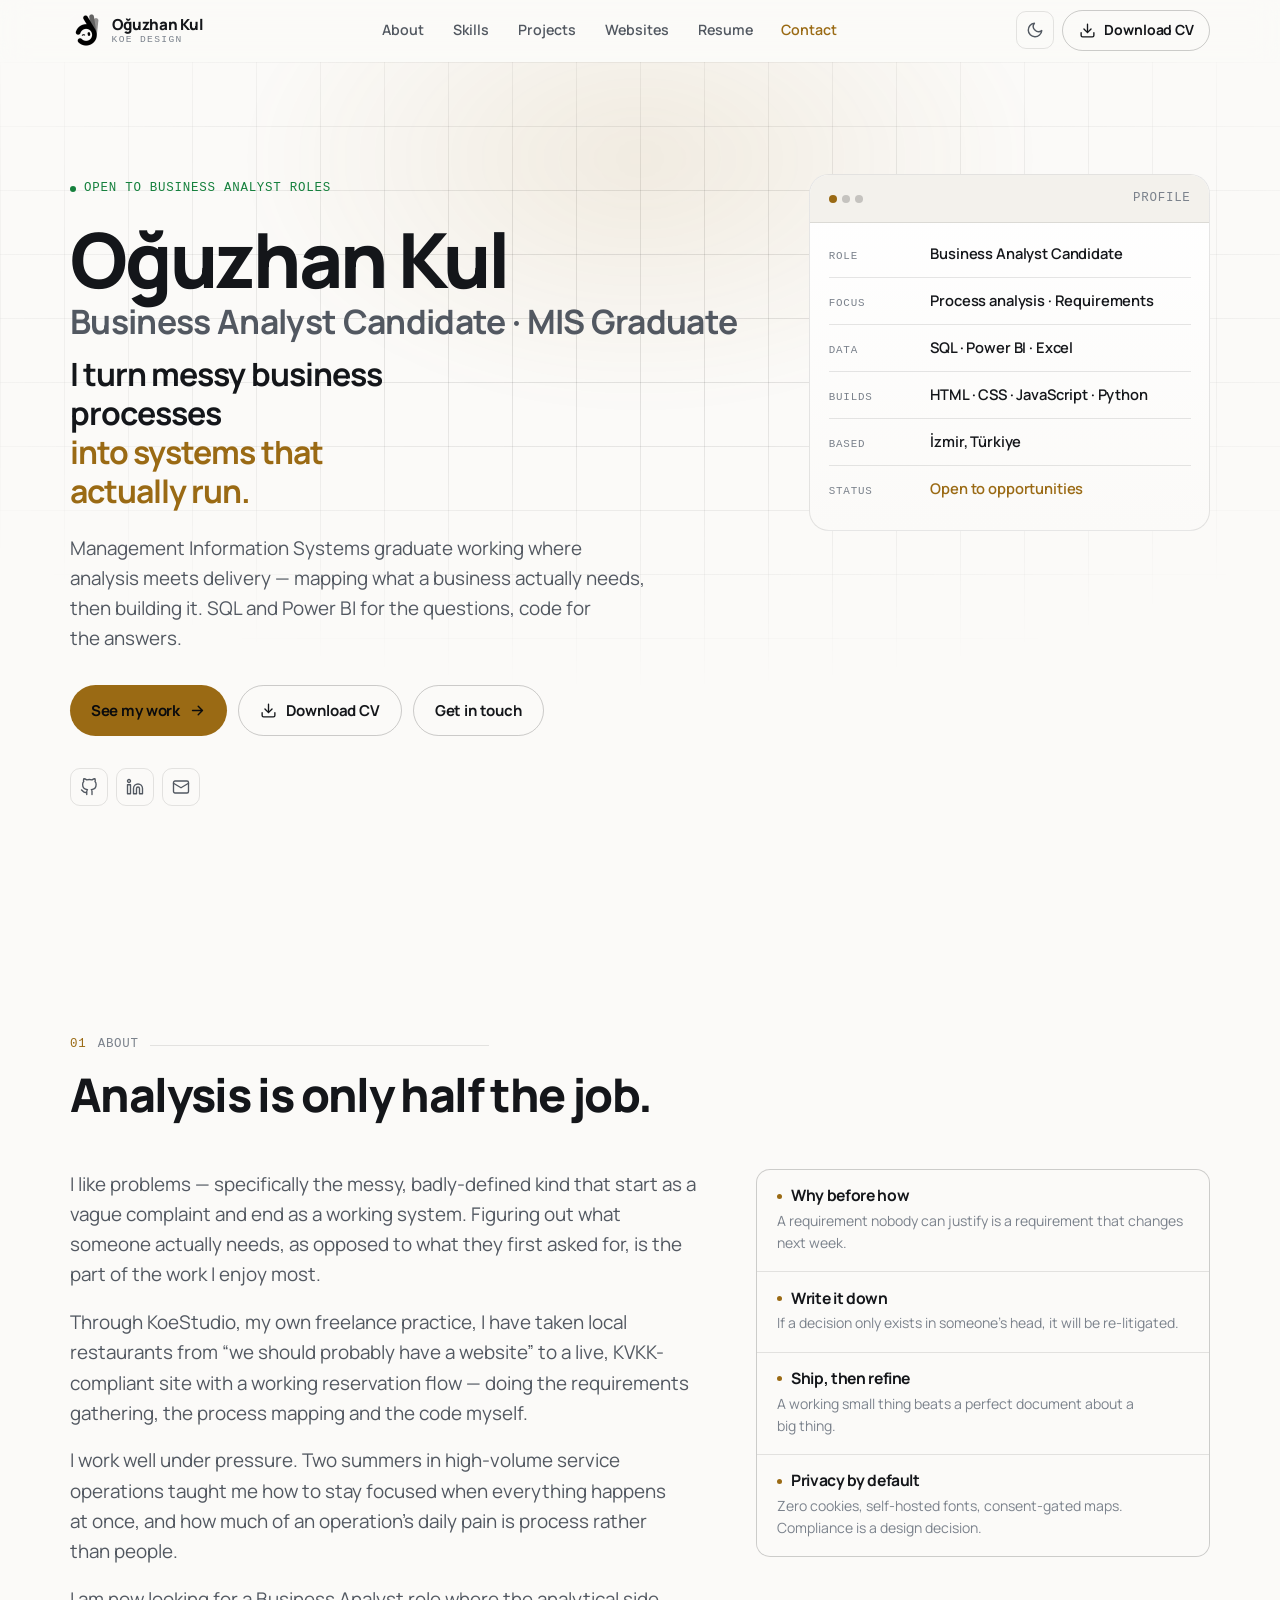
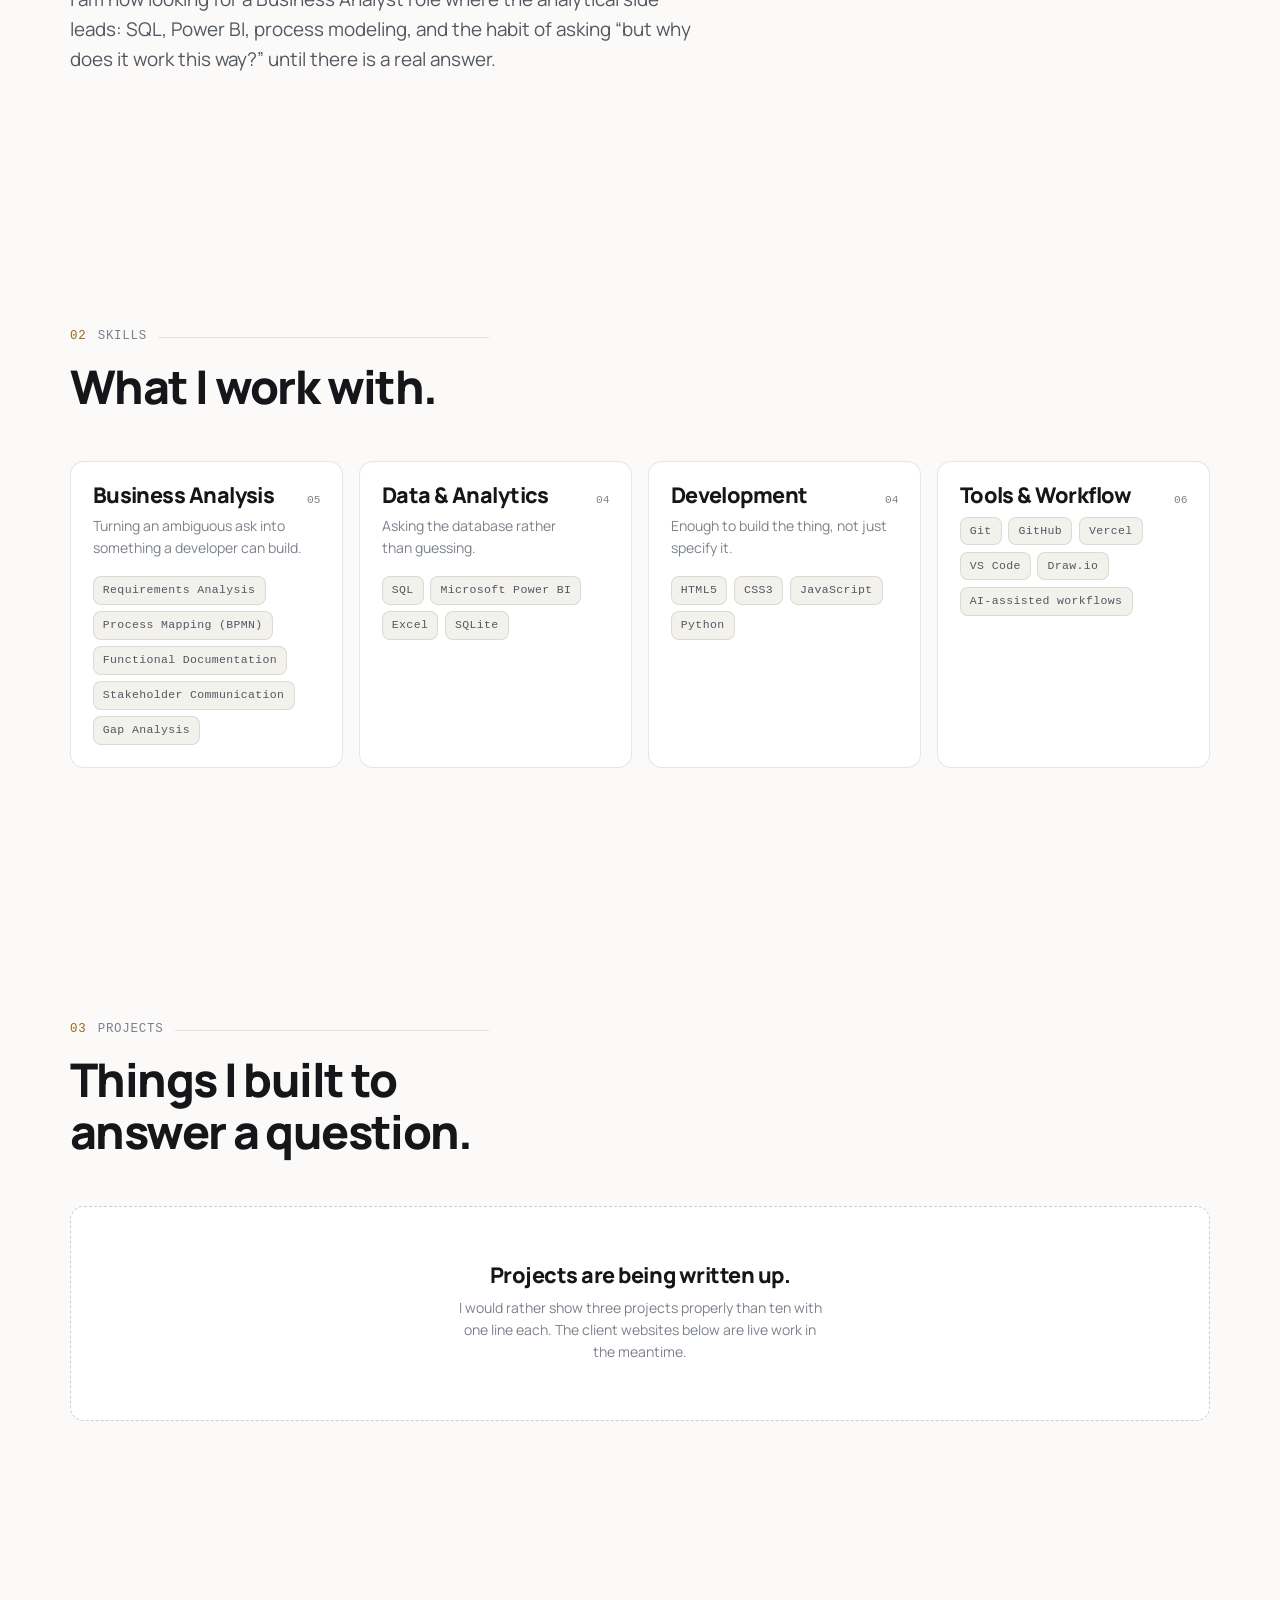
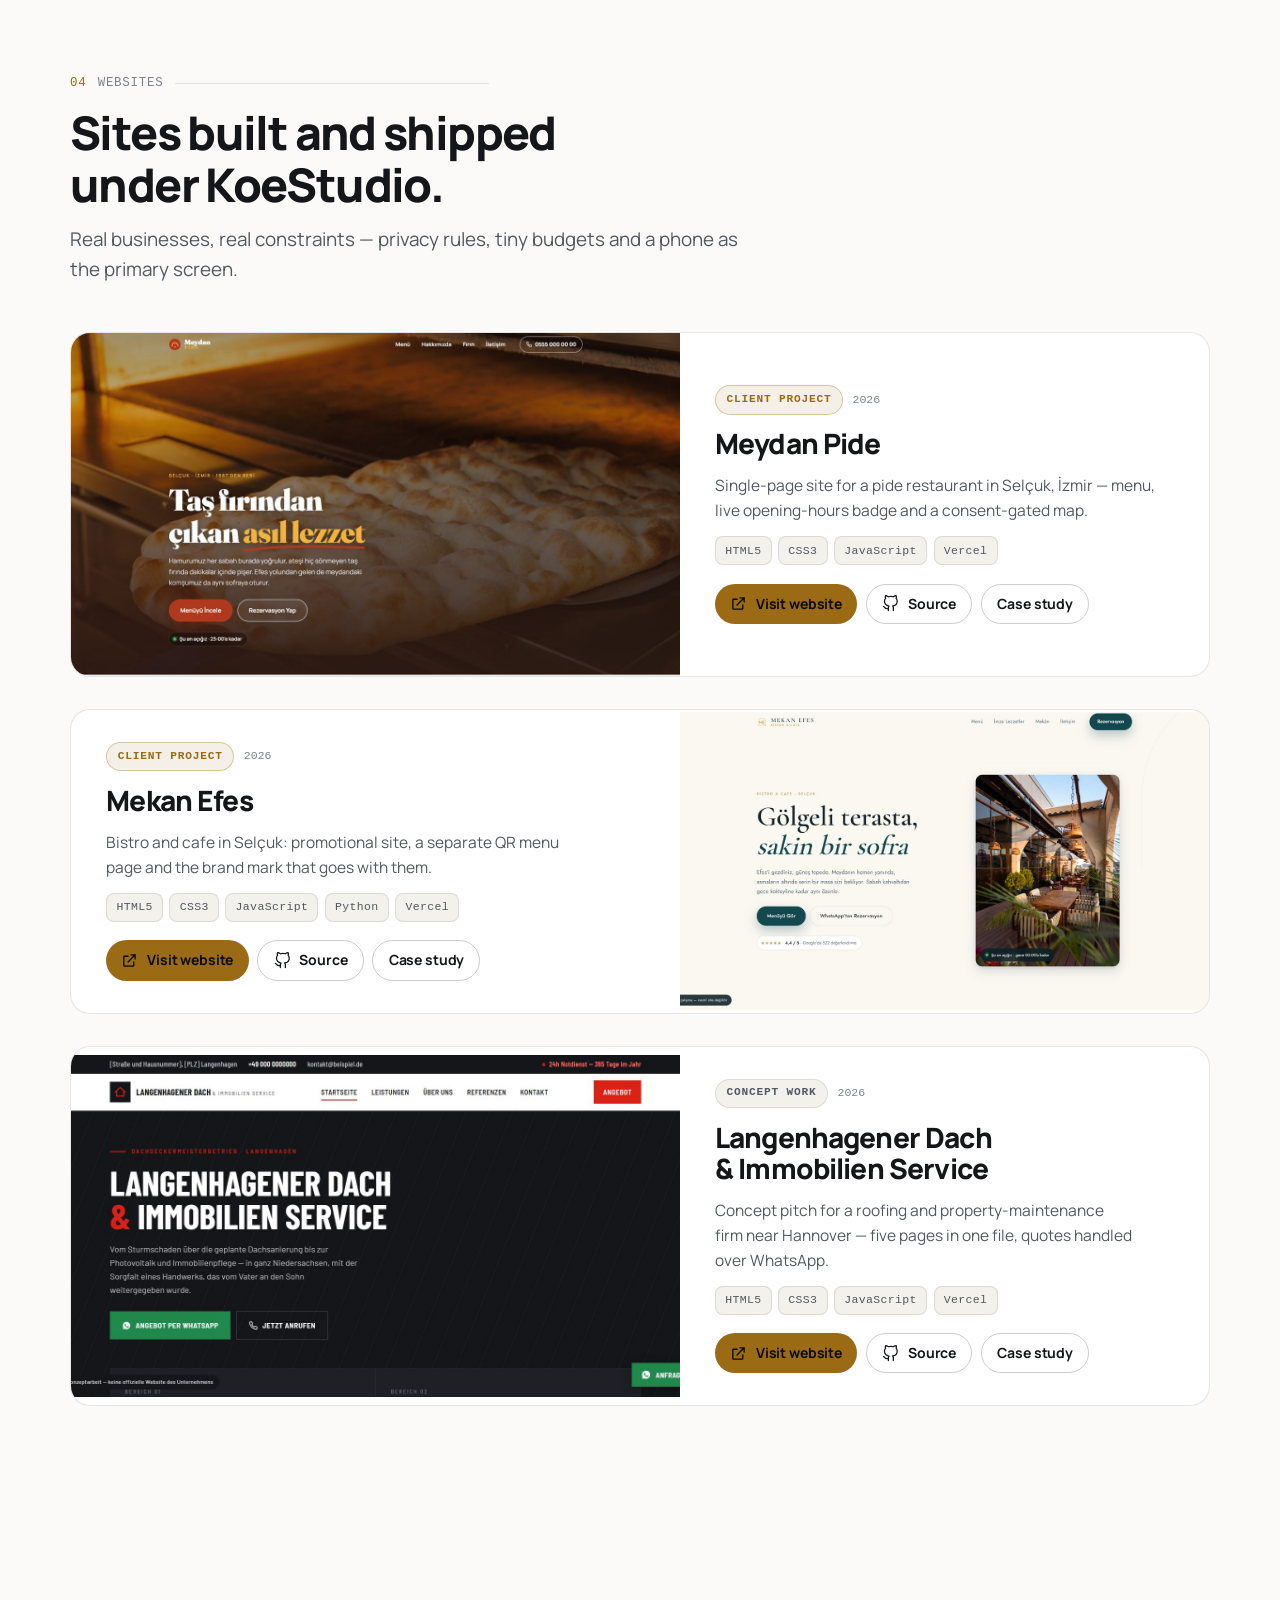
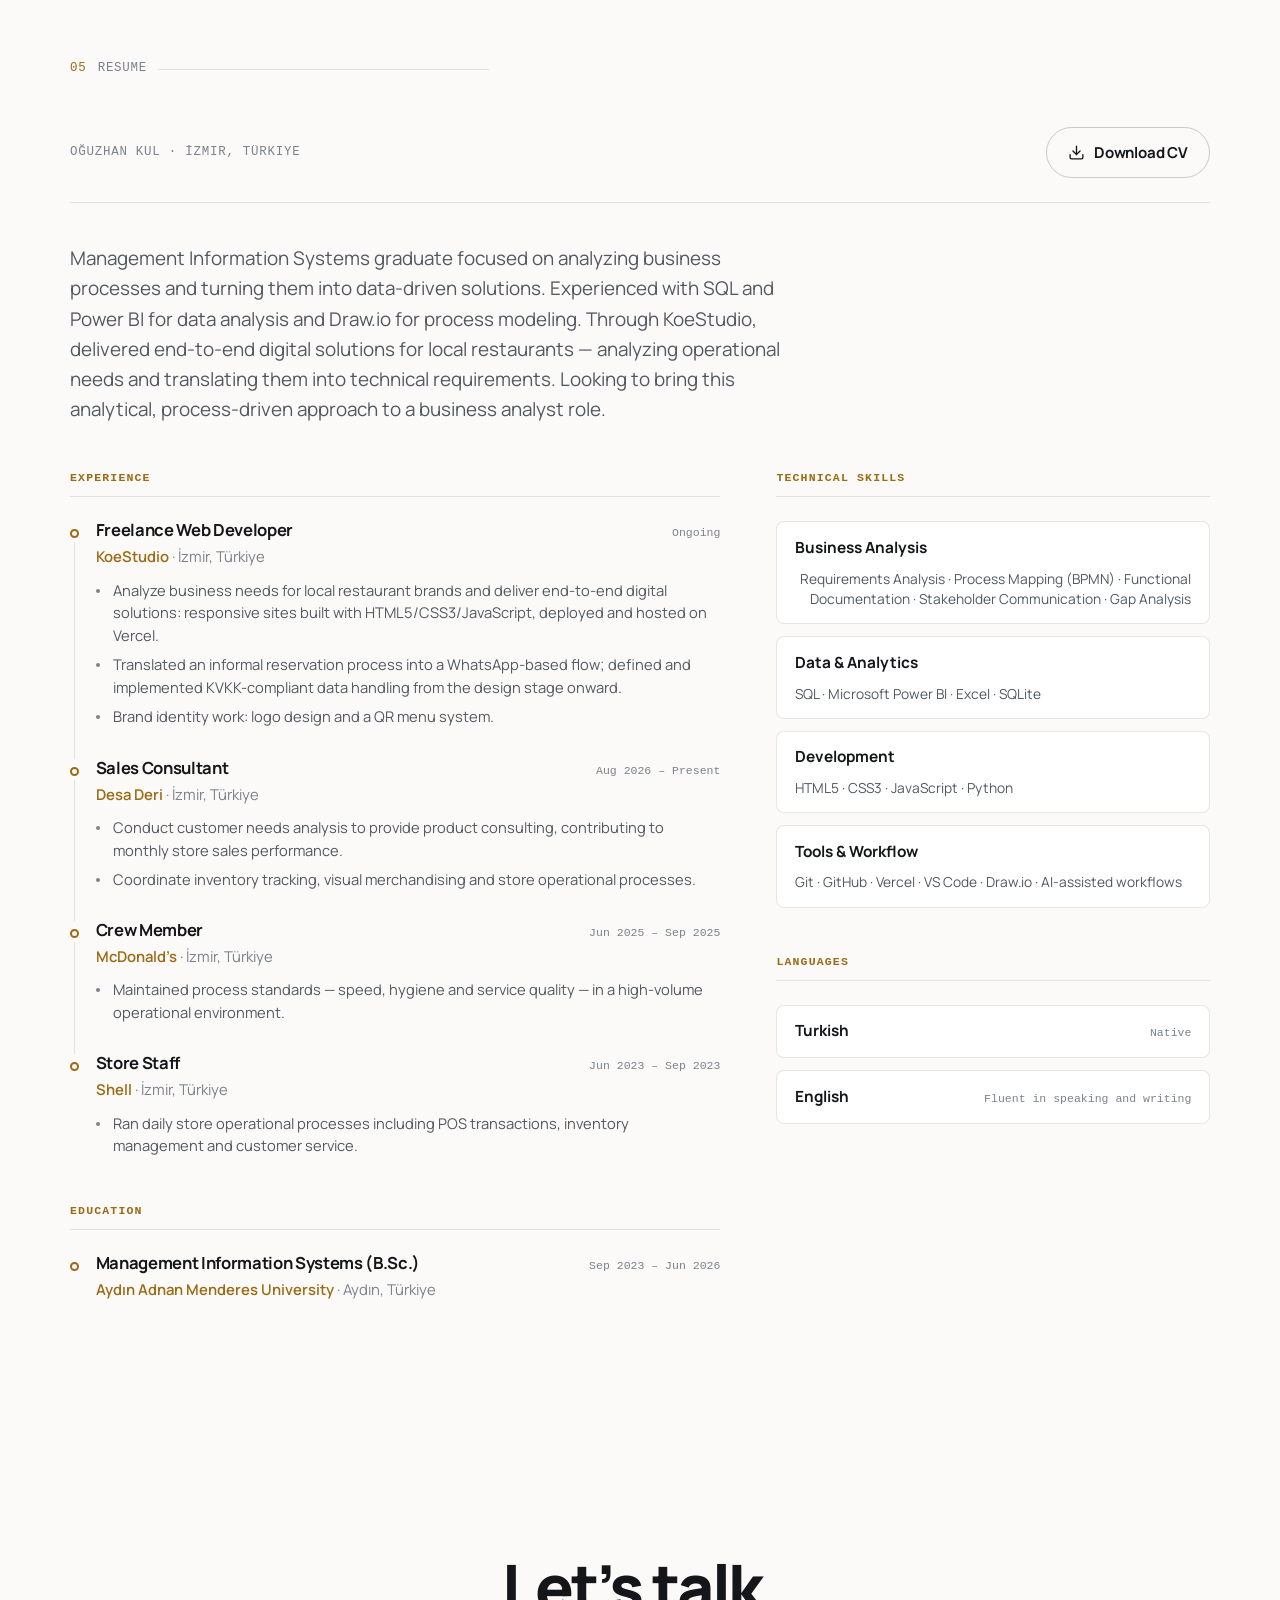
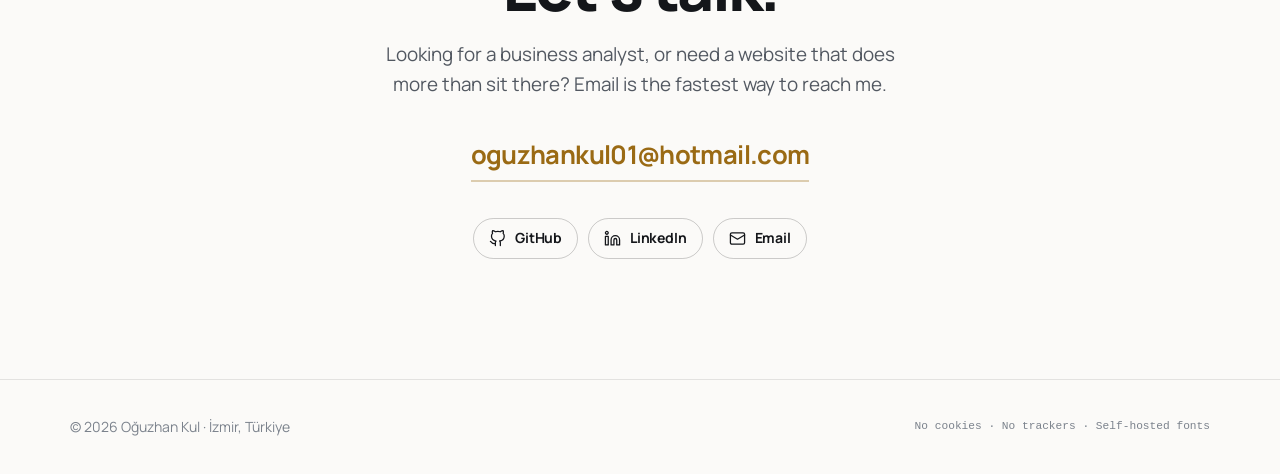
==== index.html @ 45ccde6d "Ilk surum: kisisel portfolyo sitesi Is analisti basvurulari icin Ingilizce tek sayfa portfolyo. Saf " ====
<!DOCTYPE html>
<html lang="en" data-theme="dark">
<head>
<meta charset="utf-8">
<meta name="viewport" content="width=device-width, initial-scale=1">

<title>Oğuzhan Kul — Business Analyst Candidate</title>
<meta name="description" content="Management Information Systems graduate in İzmir, Türkiye. Business analysis, SQL and Power BI, plus the web development to build what the analysis calls for.">
<meta name="author" content="Oğuzhan Kul">
<meta name="theme-color" content="#0A0B0D" media="(prefers-color-scheme: dark)">
<meta name="theme-color" content="#FBFAF8" media="(prefers-color-scheme: light)">

<!-- DEĞİŞTİR: replace every oguzhankul.vercel.app with your real domain
     once it is live — here, in robots.txt and in sitemap.xml. -->
<link rel="canonical" href="https://oguzhankul.vercel.app/">

<!-- Open Graph -->
<meta property="og:type" content="profile">
<meta property="og:locale" content="en_US">
<meta property="og:site_name" content="Oğuzhan Kul">
<meta property="og:title" content="Oğuzhan Kul — Business Analyst Candidate">
<meta property="og:description" content="MIS graduate in İzmir. Business analysis, SQL and Power BI, plus the web development to build what the analysis calls for.">
<meta property="og:url" content="https://oguzhankul.vercel.app/">
<meta property="profile:first_name" content="Oğuzhan">
<meta property="profile:last_name" content="Kul">
<!-- Cover image. Source: assets/img/og-cover.html (see the comment in it
     for how to re-render). Social crawlers need an absolute URL, so this
     is one more place the domain has to be corrected when the site is live. -->
<meta property="og:image" content="https://oguzhankul.vercel.app/assets/img/og-cover.jpg">
<meta property="og:image:type" content="image/jpeg">
<meta property="og:image:width" content="1200">
<meta property="og:image:height" content="630">
<meta property="og:image:alt" content="Oğuzhan Kul — Business Analyst Candidate, MIS Graduate">

<!-- Twitter / X -->
<meta name="twitter:card" content="summary_large_image">
<meta name="twitter:title" content="Oğuzhan Kul — Business Analyst Candidate">
<meta name="twitter:description" content="MIS graduate in İzmir. Business analysis, SQL and Power BI, plus the web development to build what the analysis calls for.">
<meta name="twitter:image" content="https://oguzhankul.vercel.app/assets/img/og-cover.jpg">

<link rel="icon" href="assets/img/logo-dark.png" type="image/png" sizes="256x256">
<link rel="apple-touch-icon" href="assets/img/logo-dark.png">
<link rel="manifest" href="site.webmanifest">

<!-- Both subsets are genuinely used: the body copy is English (latin) but
     "Oğuzhan" and "Türkiye" pull glyphs from latin-ext. -->
<link rel="preload" href="assets/fonts/manrope-var-latin.woff2" as="font" type="font/woff2" crossorigin>
<link rel="preload" href="assets/fonts/manrope-var-latin-ext.woff2" as="font" type="font/woff2" crossorigin>
<link rel="stylesheet" href="css/fonts.css">
<link rel="stylesheet" href="css/style.css">

<!-- Sets the stored theme before first paint so the page never flashes the
     wrong colours. External (not inline) so the CSP needs no 'unsafe-inline'. -->
<script src="js/theme.js"></script>

<script type="application/ld+json">
{
  "@context": "https://schema.org",
  "@type": "Person",
  "name": "Oğuzhan Kul",
  "jobTitle": "Business Analyst Candidate",
  "description": "Management Information Systems graduate focused on analyzing business processes and turning them into data-driven solutions.",
  "url": "https://oguzhankul.vercel.app/",
  "email": "mailto:oguzhankul01@hotmail.com",
  "address": {
    "@type": "PostalAddress",
    "addressLocality": "İzmir",
    "addressCountry": "TR"
  },
  "alumniOf": {
    "@type": "CollegeOrUniversity",
    "name": "Aydın Adnan Menderes University"
  },
  "knowsLanguage": ["Turkish", "English"],
  "knowsAbout": ["Business Analysis", "SQL", "Microsoft Power BI", "Process Modeling", "Web Development"],
  "sameAs": [
    "https://github.com/Oguzhan-35",
    "https://www.linkedin.com/in/oğuzhan-kul-5936a341a"
  ]
}
</script>
</head>

<body>

<a class="skip" href="#main">Skip to content</a>

<!-- ============================================================
     Icon sprite — every icon on the page, inlined once.
     Avoids an icon library dependency and any external request.
     ============================================================ -->
<svg class="sprite" width="0" height="0" aria-hidden="true">
  <symbol id="i-github" viewBox="0 0 24 24" fill="none" stroke="currentColor" stroke-width="1.8" stroke-linecap="round" stroke-linejoin="round">
    <path d="M9 19c-5 1.5-5-2.5-7-3m14 6v-3.87a3.37 3.37 0 0 0-.94-2.61c3.14-.35 6.44-1.54 6.44-7A5.44 5.44 0 0 0 20 4.77 5.07 5.07 0 0 0 19.91 1S18.73.65 16 2.48a13.38 13.38 0 0 0-7 0C6.27.65 5.09 1 5.09 1A5.07 5.07 0 0 0 5 4.77a5.44 5.44 0 0 0-1.5 3.78c0 5.42 3.3 6.61 6.44 7A3.37 3.37 0 0 0 9 18.13V22"/>
  </symbol>
  <symbol id="i-linkedin" viewBox="0 0 24 24" fill="none" stroke="currentColor" stroke-width="1.8" stroke-linecap="round" stroke-linejoin="round">
    <path d="M16 8a6 6 0 0 1 6 6v7h-4v-7a2 2 0 0 0-4 0v7h-4v-7a6 6 0 0 1 6-6z"/>
    <rect x="2" y="9" width="4" height="12"/><circle cx="4" cy="4" r="2"/>
  </symbol>
  <symbol id="i-mail" viewBox="0 0 24 24" fill="none" stroke="currentColor" stroke-width="1.8" stroke-linecap="round" stroke-linejoin="round">
    <rect x="2" y="4" width="20" height="16" rx="2"/><path d="m22 7-10 6L2 7"/>
  </symbol>
  <symbol id="i-arrow-right" viewBox="0 0 24 24" fill="none" stroke="currentColor" stroke-width="2" stroke-linecap="round" stroke-linejoin="round">
    <path d="M5 12h14M13 6l6 6-6 6"/>
  </symbol>
  <symbol id="i-external" viewBox="0 0 24 24" fill="none" stroke="currentColor" stroke-width="1.9" stroke-linecap="round" stroke-linejoin="round">
    <path d="M14 4h6v6M20 4 10 14M18 14v5a1 1 0 0 1-1 1H5a1 1 0 0 1-1-1V7a1 1 0 0 1 1-1h5"/>
  </symbol>
  <symbol id="i-download" viewBox="0 0 24 24" fill="none" stroke="currentColor" stroke-width="1.9" stroke-linecap="round" stroke-linejoin="round">
    <path d="M21 15v4a2 2 0 0 1-2 2H5a2 2 0 0 1-2-2v-4M7 10l5 5 5-5M12 15V3"/>
  </symbol>
  <symbol id="i-sun" viewBox="0 0 24 24" fill="none" stroke="currentColor" stroke-width="1.9" stroke-linecap="round" stroke-linejoin="round">
    <circle cx="12" cy="12" r="4"/><path d="M12 2v2M12 20v2M4.9 4.9l1.4 1.4M17.7 17.7l1.4 1.4M2 12h2M20 12h2M4.9 19.1l1.4-1.4M17.7 6.3l1.4-1.4"/>
  </symbol>
  <symbol id="i-moon" viewBox="0 0 24 24" fill="none" stroke="currentColor" stroke-width="1.9" stroke-linecap="round" stroke-linejoin="round">
    <path d="M21 12.8A9 9 0 1 1 11.2 3a7 7 0 0 0 9.8 9.8z"/>
  </symbol>
  <symbol id="i-close" viewBox="0 0 24 24" fill="none" stroke="currentColor" stroke-width="2" stroke-linecap="round" stroke-linejoin="round">
    <path d="M18 6 6 18M6 6l12 12"/>
  </symbol>
</svg>

<!-- ============================================================
     HEADER
     ============================================================ -->
<header class="header" id="header">
  <div class="header__inner">
    <a class="brand" href="#top" aria-label="Oğuzhan Kul / Koe Design — home">
      <span class="brand__mark" aria-hidden="true"></span>
      <span class="brand__lockup">
        <span class="brand__name">Oğuzhan Kul</span>
        <span class="brand__studio">Koe Design</span>
      </span>
    </a>

    <nav class="nav" aria-label="Sections">
      <ul class="nav__list">
        <li><a class="nav__link" href="#about">About</a></li>
        <li><a class="nav__link" href="#skills">Skills</a></li>
        <li><a class="nav__link" href="#projects">Projects</a></li>
        <li><a class="nav__link" href="#websites">Websites</a></li>
        <li><a class="nav__link" href="#resume">Resume</a></li>
        <li><a class="nav__link" href="#contact">Contact</a></li>
      </ul>
    </nav>

    <div class="header__actions">
      <button class="icon-btn" id="theme-toggle" type="button"
              aria-label="Switch colour theme">
        <svg class="ic icon-sun" aria-hidden="true"><use href="#i-sun"></use></svg>
        <svg class="ic icon-moon" aria-hidden="true"><use href="#i-moon"></use></svg>
      </button>

      <!-- Filled in by JS only when profile.cvFile is set -->
      <span id="header-cta" class="header__cta"></span>

      <button class="icon-btn burger" id="burger" type="button"
              aria-label="Open menu" aria-expanded="false" aria-controls="mobile-menu">
        <span class="burger__bars" aria-hidden="true"></span>
      </button>
    </div>
  </div>
  <div class="progress" id="progress" aria-hidden="true"></div>
</header>

<div class="mobile-menu" id="mobile-menu" hidden>
  <a class="mobile-menu__link" href="#about"><span class="mobile-menu__num">01</span> About</a>
  <a class="mobile-menu__link" href="#skills"><span class="mobile-menu__num">02</span> Skills</a>
  <a class="mobile-menu__link" href="#projects"><span class="mobile-menu__num">03</span> Projects</a>
  <a class="mobile-menu__link" href="#websites"><span class="mobile-menu__num">04</span> Websites</a>
  <a class="mobile-menu__link" href="#resume"><span class="mobile-menu__num">05</span> Resume</a>
  <a class="mobile-menu__link" href="#contact"><span class="mobile-menu__num">06</span> Contact</a>
  <div class="mobile-menu__foot" id="mobile-socials"></div>
</div>

<main id="main">

  <!-- ============================================================
       HERO
       ============================================================ -->
  <section class="hero" id="top">
    <div class="hero__bg" aria-hidden="true"></div>
    <div class="hero__glow" aria-hidden="true"></div>

    <div class="wrap">
      <div class="hero__grid">
        <div class="hero__content" id="hero-content">
          <noscript>
            <h1>Oğuzhan Kul — Business Analyst Candidate</h1>
            <p>
              Management Information Systems graduate in İzmir, Türkiye.
              This site needs JavaScript to render its content.
              You can reach me at
              <a href="mailto:oguzhankul01@hotmail.com">oguzhankul01@hotmail.com</a>.
            </p>
          </noscript>
        </div>

        <aside class="spec reveal" id="hero-spec" aria-label="Profile summary"></aside>
      </div>
    </div>
  </section>

  <!-- ============================================================
       ABOUT
       ============================================================ -->
  <section class="section" id="about" aria-labelledby="about-h">
    <div class="wrap">
      <div class="shead reveal">
        <p class="shead__eyebrow mono"><span class="shead__num">01</span> About</p>
        <h2 id="about-h">Analysis is only half the job.</h2>
      </div>
      <div class="about">
        <div class="about__text reveal" id="about-text"></div>
        <ul class="principles reveal" id="about-principles"></ul>
      </div>
    </div>
  </section>

  <!-- ============================================================
       SKILLS
       ============================================================ -->
  <section class="section" id="skills" aria-labelledby="skills-h">
    <div class="wrap">
      <div class="shead reveal">
        <p class="shead__eyebrow mono"><span class="shead__num">02</span> Skills</p>
        <h2 id="skills-h">What I work with.</h2>
      </div>
      <div class="skills" id="skills-grid"></div>
    </div>
  </section>

  <!-- ============================================================
       PROJECTS
       ============================================================ -->
  <section class="section" id="projects" aria-labelledby="projects-h">
    <div class="wrap">
      <div class="shead reveal">
        <p class="shead__eyebrow mono"><span class="shead__num">03</span> Projects</p>
        <h2 id="projects-h">Things I built to answer a question.</h2>
      </div>
      <div id="projects-filters" role="tablist" aria-label="Filter projects"></div>
      <div id="projects-grid"></div>
    </div>
  </section>

  <!-- ============================================================
       WEBSITES
       ============================================================ -->
  <section class="section" id="websites" aria-labelledby="websites-h">
    <div class="wrap">
      <div class="shead reveal">
        <p class="shead__eyebrow mono"><span class="shead__num">04</span> Websites</p>
        <h2 id="websites-h">Sites built and shipped under KoeStudio.</h2>
        <p>Real businesses, real constraints — privacy rules, tiny budgets and a phone as the primary screen.</p>
      </div>
      <div class="sites" id="sites-list"></div>
    </div>
  </section>

  <!-- ============================================================
       RESUME
       ============================================================ -->
  <section class="section" id="resume" aria-labelledby="resume-h">
    <div class="wrap">
      <div class="shead reveal">
        <p class="shead__eyebrow mono"><span class="shead__num">05</span> Resume</p>
        <!-- Kept for the section's accessible name (aria-labelledby), hidden
             visually because the eyebrow above already says "Resume". -->
        <h2 id="resume-h" class="sr-only">Resume</h2>
      </div>
      <div id="resume-body"></div>
    </div>
  </section>

  <!-- ============================================================
       CONTACT
       ============================================================ -->
  <section class="section" id="contact" aria-labelledby="contact-h">
    <div class="wrap">
      <div class="contact reveal" id="contact-body"></div>
    </div>
  </section>

</main>

<footer class="footer">
  <div class="wrap footer__inner" id="footer"></div>
</footer>

<!-- Detail dialog, shared by projects and websites -->
<dialog class="modal" id="modal" aria-labelledby="modal-title">
  <button class="modal__close" type="button" data-close aria-label="Close">
    <svg class="ic" aria-hidden="true"><use href="#i-close"></use></svg>
  </button>
  <div class="modal__panel" id="modal-panel"></div>
</dialog>

<script type="module" src="js/main.js"></script>
</body>
</html>
---- css/fonts.css ----
/* ============================================================
   Local font definitions — no request ever leaves for Google Fonts.
   Files live in assets/fonts/ (KVKK / GDPR friendly, same pattern
   as the other KoeStudio projects).

   Manrope — SIL Open Font License 1.1. Variable font: one file
   covers every weight, hence the "400 700" range.
   ============================================================ */

/* Manrope — latin */
@font-face {
  font-family: 'Manrope';
  font-style: normal;
  font-weight: 400 800;
  font-display: swap;
  src: url('../assets/fonts/manrope-var-latin.woff2') format('woff2');
  unicode-range: U+0000-00FF, U+0131, U+0152-0153, U+02BB-02BC, U+02C6, U+02DA, U+02DC, U+0304, U+0308, U+0329, U+2000-206F, U+20AC, U+2122, U+2191, U+2193, U+2212, U+2215, U+FEFF, U+FFFD;
}

/* Manrope — latin-ext (Turkish characters: ğ, ı, ş, ü, ö, ç) */
@font-face {
  font-family: 'Manrope';
  font-style: normal;
  font-weight: 400 800;
  font-display: swap;
  src: url('../assets/fonts/manrope-var-latin-ext.woff2') format('woff2');
  unicode-range: U+0100-02BA, U+02BD-02C5, U+02C7-02CC, U+02CE-02D7, U+02DD-02FF, U+0304, U+0308, U+0329, U+1D00-1DBF, U+1E00-1E9F, U+1EF2-1EFF, U+2020, U+20A0-20AB, U+20AD-20C0, U+2113, U+2C60-2C7F, U+A720-A7FF;
}
---- css/style.css ----
/* ============================================================================
   OĞUZHAN KUL — personal site
   Approach: mobile-first. Base rules target phones; larger screens are
   layered on top with min-width queries.

   Contents
   01. Design tokens (colour, type, spacing) + theme
   02. Reset and base elements
   03. Utilities (wrap, eyebrow, reveal, sr-only, mono)
   04. Buttons and chips
   05. Header, nav, mobile menu, theme toggle
   06. Hero
   07. Section headings
   08. About
   09. Skills
   10. Projects (cards + filters)
   11. Project / website detail modal
   12. Websites
   13. Resume
   14. Contact + footer
   15. Empty states
   16. 404 page
   17. Reduced motion + print
   ========================================================================== */


/* ============================================================
   01. DESIGN TOKENS
   ============================================================ */
:root {
  color-scheme: dark;

  /* Surfaces — near-black with a faint blue cast, not pure #000 */
  --bg:        #0A0B0D;
  --bg-1:      #0F1114;
  --bg-2:      #15181D;
  --line:      rgba(255, 255, 255, 0.08);
  --line-2:    rgba(255, 255, 255, 0.16);

  /* Text */
  --ink:       #F3F5F7;
  --ink-2:     #A2AAB6;
  --ink-3:     #707885;

  /* Accent — brass. Deliberately not the usual neon cyan/green. */
  --accent:     #E0A93F;
  --accent-2:   #F2CA84;
  --accent-dim: rgba(224, 169, 63, 0.12);
  --accent-line:rgba(224, 169, 63, 0.35);

  /* Semantic */
  --ok:        #4ADE80;

  /* Type */
  --font: 'Manrope', system-ui, -apple-system, 'Segoe UI', Roboto, sans-serif;
  --mono: ui-monospace, SFMono-Regular, 'SF Mono', Menlo, Consolas, 'Liberation Mono', monospace;

  --fs-hero:  clamp(2.35rem, 7.2vw, 4.75rem);
  --fs-h2:    clamp(1.75rem, 4.6vw, 2.9rem);
  --fs-h3:    clamp(1.1rem, 2.4vw, 1.35rem);
  --fs-lead:  clamp(1rem, 2.1vw, 1.18rem);
  --fs-sm:    0.875rem;
  --fs-xs:    0.78rem;

  /* Metrics */
  --wrap:     1180px;
  --pad:      1.25rem;
  --header-h: 62px;
  --r-sm:     8px;
  --r-md:     14px;
  --r-lg:     20px;

  /* Motion */
  --ease: cubic-bezier(0.4, 0, 0.2, 1);
  --dur:  220ms;
}

[data-theme='light'] {
  color-scheme: light;

  --bg:        #FBFAF8;
  --bg-1:      #FFFFFF;
  --bg-2:      #F3F1EC;
  --line:      rgba(10, 11, 13, 0.10);
  --line-2:    rgba(10, 11, 13, 0.20);

  --ink:       #14161A;
  --ink-2:     #525861;
  --ink-3:     #7B828C;

  --accent:     #9A6A14;
  --accent-2:   #7C540C;
  --accent-dim: rgba(154, 106, 20, 0.10);
  --accent-line:rgba(154, 106, 20, 0.32);

  --ok:        #15803D;
}


/* ============================================================
   02. RESET AND BASE
   ============================================================ */
*,
*::before,
*::after { box-sizing: border-box; }

* { margin: 0; }

html {
  scroll-behavior: smooth;
  /* Anchored sections must clear the sticky header. */
  scroll-padding-top: calc(var(--header-h) + 16px);
  -webkit-text-size-adjust: 100%;
}

body {
  background: var(--bg);
  color: var(--ink);
  font-family: var(--font);
  font-size: 1rem;
  line-height: 1.6;
  font-weight: 400;
  -webkit-font-smoothing: antialiased;
  text-rendering: optimizeLegibility;
  overflow-x: hidden;
  transition: background-color var(--dur) var(--ease), color var(--dur) var(--ease);
}

body.is-locked { overflow: hidden; }

h1, h2, h3, h4 {
  line-height: 1.12;
  letter-spacing: -0.022em;
  font-weight: 800;
  text-wrap: balance;
}

p { text-wrap: pretty; }

a {
  color: inherit;
  text-decoration-color: var(--accent-line);
  text-underline-offset: 3px;
}
a:hover { text-decoration-color: var(--accent); }

img {
  max-width: 100%;
  height: auto;
  display: block;
}

ul, ol { padding: 0; list-style: none; }

button {
  font: inherit;
  color: inherit;
  background: none;
  border: 0;
  cursor: pointer;
}

:focus-visible {
  outline: 2px solid var(--accent);
  outline-offset: 3px;
  border-radius: 4px;
}

::selection {
  background: var(--accent);
  color: #0A0B0D;
}


/* ============================================================
   03. UTILITIES
   ============================================================ */
.wrap {
  width: 100%;
  max-width: var(--wrap);
  margin-inline: auto;
  padding-inline: var(--pad);
}

.section { padding-block: clamp(4rem, 10vw, 7.5rem); }
.section--tight { padding-block: clamp(3rem, 7vw, 5rem); }

.sr-only {
  position: absolute;
  width: 1px; height: 1px;
  padding: 0; margin: -1px;
  overflow: hidden;
  clip: rect(0 0 0 0);
  white-space: nowrap;
  border: 0;
}

.skip {
  position: absolute;
  top: -100%;
  left: var(--pad);
  z-index: 200;
  padding: 0.7rem 1.1rem;
  background: var(--accent);
  color: #0A0B0D;
  font-weight: 700;
  border-radius: 0 0 var(--r-sm) var(--r-sm);
}
.skip:focus { top: 0; }

.mono {
  font-family: var(--mono);
  font-size: var(--fs-xs);
  letter-spacing: 0.06em;
  text-transform: uppercase;
}

/* Scroll-reveal — starts hidden, .is-in is added by IntersectionObserver.
   Scoped to .js (set by the inline head script) so that if scripting is off
   or a module fails to load, nothing is ever left invisible. */
.js .reveal {
  opacity: 0;
  transform: translateY(18px);
  transition: opacity 620ms var(--ease), transform 620ms var(--ease);
}
.js .reveal.is-in {
  opacity: 1;
  transform: none;
}

.muted { color: var(--ink-3); }

/* The inline icon sprite — present in the DOM, never painted. */
.sprite {
  position: absolute;
  width: 0;
  height: 0;
  overflow: hidden;
}


/* ============================================================
   04. BUTTONS AND CHIPS
   ============================================================ */
.btn {
  display: inline-flex;
  align-items: center;
  gap: 0.55rem;
  padding: 0.78rem 1.3rem;
  border-radius: 999px;
  font-size: 0.94rem;
  font-weight: 700;
  letter-spacing: -0.01em;
  text-decoration: none;
  white-space: nowrap;
  transition: transform var(--dur) var(--ease), background-color var(--dur) var(--ease),
              border-color var(--dur) var(--ease), color var(--dur) var(--ease);
}
.btn:hover { transform: translateY(-2px); }
.btn:active { transform: translateY(0); }

.btn--primary {
  background: var(--accent);
  color: #0A0B0D;
}
.btn--primary:hover { background: var(--accent-2); }

.btn--ghost {
  border: 1px solid var(--line-2);
  color: var(--ink);
}
.btn--ghost:hover {
  border-color: var(--accent);
  color: var(--accent);
  background: var(--accent-dim);
}

.btn--sm {
  padding: 0.5rem 0.95rem;
  font-size: var(--fs-sm);
}

.btn .ic { width: 17px; height: 17px; flex: none; }

/* Filter chips */
.chips {
  display: flex;
  flex-wrap: wrap;
  gap: 0.5rem;
  margin-bottom: 2rem;
}
.chip {
  padding: 0.42rem 0.9rem;
  border: 1px solid var(--line);
  border-radius: 999px;
  font-size: var(--fs-sm);
  font-weight: 600;
  color: var(--ink-2);
  transition: all var(--dur) var(--ease);
}
.chip:hover {
  border-color: var(--line-2);
  color: var(--ink);
}
.chip[aria-selected='true'] {
  background: var(--accent-dim);
  border-color: var(--accent-line);
  color: var(--accent);
}

/* Technology tags */
.tags {
  display: flex;
  flex-wrap: wrap;
  gap: 0.4rem;
}
.tag {
  font-family: var(--mono);
  font-size: 0.72rem;
  letter-spacing: 0.03em;
  padding: 0.26rem 0.58rem;
  border: 1px solid var(--line);
  border-radius: var(--r-sm);
  color: var(--ink-2);
  background: var(--bg-2);
}

/* Status / type badges */
.badge {
  display: inline-flex;
  align-items: center;
  gap: 0.42rem;
  font-family: var(--mono);
  font-size: 0.7rem;
  letter-spacing: 0.07em;
  text-transform: uppercase;
  font-weight: 600;
  padding: 0.3rem 0.66rem;
  border-radius: 999px;
  border: 1px solid var(--line);
  color: var(--ink-2);
  background: var(--bg-2);
}
.badge--client {
  border-color: var(--accent-line);
  color: var(--accent);
  background: var(--accent-dim);
}
.badge--live { color: var(--ok); border-color: color-mix(in srgb, var(--ok) 35%, transparent); }

.dot {
  width: 6px; height: 6px;
  border-radius: 50%;
  background: currentColor;
  flex: none;
}
.dot--pulse { animation: pulse 2.4s var(--ease) infinite; }

@keyframes pulse {
  0%, 100% { opacity: 1; }
  50%      { opacity: 0.35; }
}


/* ============================================================
   05. HEADER / NAV
   ============================================================ */
.header {
  position: sticky;
  top: 0;
  z-index: 100;
  height: var(--header-h);
  display: flex;
  align-items: center;
  background: color-mix(in srgb, var(--bg) 82%, transparent);
  backdrop-filter: blur(14px) saturate(140%);
  -webkit-backdrop-filter: blur(14px) saturate(140%);
  border-bottom: 1px solid transparent;
  transition: border-color var(--dur) var(--ease), background-color var(--dur) var(--ease);
}
.header.is-stuck { border-bottom-color: var(--line); }

.header__inner {
  width: 100%;
  max-width: var(--wrap);
  margin-inline: auto;
  padding-inline: var(--pad);
  display: flex;
  align-items: center;
  justify-content: space-between;
  gap: 1rem;
}

/* Reading-progress line pinned to the header's bottom edge */
.progress {
  position: absolute;
  left: 0; bottom: -1px;
  height: 2px;
  width: 100%;
  transform: scaleX(0);
  transform-origin: 0 50%;
  background: linear-gradient(90deg, var(--accent), var(--accent-2));
}

.brand {
  display: inline-flex;
  align-items: center;
  gap: 0.6rem;
  text-decoration: none;
}
/* Two versions of the mark — white-on-dark for the dark theme, the
   original dark-on-light for the light one. Drawn as a background rather
   than two <img> tags so the browser only ever downloads the one in use.
   Dark is the default: index.html ships with data-theme="dark".

   Each PNG's own background is baked to the matching --bg value
   (#0A0B0D / #FBFAF8) so the mark dissolves into the header instead of
   sitting on a visible chip. If you ever change --bg, re-bake the two
   files to match — see README.  */
.brand__mark {
  width: 32px; height: 32px;
  border-radius: 8px;
  flex: none;
  background-color: var(--bg);
  background-image: url('../assets/img/logo-dark.png');
  background-repeat: no-repeat;
  background-position: center;
  background-size: contain;
}
[data-theme='light'] .brand__mark {
  background-image: url('../assets/img/logo.png');
}
.brand__lockup {
  display: grid;
  line-height: 1.15;
}
.brand__name {
  font-weight: 800;
  letter-spacing: -0.02em;
  font-size: 0.95rem;
}
.brand__studio {
  font-family: var(--mono);
  font-size: 0.6rem;
  letter-spacing: 0.14em;
  text-transform: uppercase;
  color: var(--ink-3);
}

.nav { display: none; }

.nav__list {
  display: flex;
  align-items: center;
  gap: 0.3rem;
}
.nav__link {
  display: block;
  padding: 0.42rem 0.75rem;
  border-radius: 999px;
  font-size: 0.89rem;
  font-weight: 600;
  color: var(--ink-2);
  text-decoration: none;
  transition: color var(--dur) var(--ease), background-color var(--dur) var(--ease);
}
.nav__link:hover { color: var(--ink); background: var(--bg-2); }
.nav__link.is-active { color: var(--accent); }

.header__actions {
  display: flex;
  align-items: center;
  gap: 0.5rem;
}

.icon-btn {
  display: grid;
  place-items: center;
  width: 38px; height: 38px;
  border-radius: 10px;
  border: 1px solid var(--line);
  color: var(--ink-2);
  transition: all var(--dur) var(--ease);
}
.icon-btn:hover {
  color: var(--ink);
  border-color: var(--line-2);
  background: var(--bg-2);
}
.icon-btn .ic { width: 18px; height: 18px; }

/* Theme toggle swaps which icon is visible */
[data-theme='light'] .icon-sun { display: none; }
:root:not([data-theme='light']) .icon-moon { display: none; }

.header__cta { display: none; }

/* Hamburger */
.burger { display: grid; }
.burger__bars {
  position: relative;
  width: 18px; height: 2px;
  background: currentColor;
  border-radius: 2px;
  transition: background-color var(--dur) var(--ease);
}
.burger__bars::before,
.burger__bars::after {
  content: '';
  position: absolute;
  left: 0;
  width: 18px; height: 2px;
  background: currentColor;
  border-radius: 2px;
  transition: transform var(--dur) var(--ease);
}
.burger__bars::before { top: -6px; }
.burger__bars::after  { top: 6px; }

.burger[aria-expanded='true'] .burger__bars { background: transparent; }
.burger[aria-expanded='true'] .burger__bars::before { transform: translateY(6px) rotate(45deg); }
.burger[aria-expanded='true'] .burger__bars::after  { transform: translateY(-6px) rotate(-45deg); }

/* Mobile menu */
.mobile-menu {
  position: fixed;
  inset: var(--header-h) 0 0;
  z-index: 99;
  background: var(--bg);
  padding: 2rem var(--pad) 3rem;
  display: flex;
  flex-direction: column;
  gap: 0.25rem;
  opacity: 0;
  visibility: hidden;
  transform: translateY(-8px);
  transition: opacity var(--dur) var(--ease), transform var(--dur) var(--ease),
              visibility var(--dur) var(--ease);
}
.mobile-menu.is-open {
  opacity: 1;
  visibility: visible;
  transform: none;
}
.mobile-menu__link {
  display: flex;
  align-items: baseline;
  gap: 0.9rem;
  padding: 0.85rem 0;
  border-bottom: 1px solid var(--line);
  font-size: 1.35rem;
  font-weight: 700;
  letter-spacing: -0.02em;
  text-decoration: none;
}
.mobile-menu__num {
  font-family: var(--mono);
  font-size: 0.72rem;
  color: var(--accent);
}
.mobile-menu__foot {
  margin-top: auto;
  padding-top: 2rem;
  display: flex;
  gap: 0.6rem;
}

@media (min-width: 900px) {
  .nav { display: block; }
  .burger { display: none; }
  .mobile-menu { display: none; }
  .header__cta { display: inline-flex; }
}


/* ============================================================
   06. HERO
   ============================================================ */
.hero {
  position: relative;
  padding-block: clamp(3.5rem, 11vw, 7rem) clamp(3.5rem, 9vw, 6rem);
  overflow: hidden;
}

/* Background: faint grid + a single warm radial. Pure CSS, no images,
   no canvas, no per-frame JavaScript. */
.hero__bg {
  position: absolute;
  inset: 0;
  z-index: -1;
  pointer-events: none;
  background-image:
    linear-gradient(to right, var(--line) 1px, transparent 1px),
    linear-gradient(to bottom, var(--line) 1px, transparent 1px);
  background-size: 64px 64px;
  mask-image: radial-gradient(ellipse 85% 60% at 50% 28%, #000 20%, transparent 78%);
  -webkit-mask-image: radial-gradient(ellipse 85% 60% at 50% 28%, #000 20%, transparent 78%);
}
.hero__glow {
  position: absolute;
  top: -22%; left: 50%;
  width: min(900px, 130%);
  aspect-ratio: 1.6;
  transform: translateX(-50%);
  z-index: -1;
  pointer-events: none;
  background: radial-gradient(ellipse at center, var(--accent-dim), transparent 62%);
  filter: blur(18px);
}

.hero__grid { display: grid; gap: 2.75rem; }

.hero__eyebrow {
  display: inline-flex;
  align-items: center;
  gap: 0.5rem;
  color: var(--ok);
  margin-bottom: 1.4rem;
}

.hero h1 {
  font-size: clamp(1.6rem, 4.4vw, 2.1rem);
  font-weight: 700;
  letter-spacing: -0.02em;
  color: var(--ink-2);
  margin-bottom: 0.9rem;
}
.hero h1 strong {
  display: block;
  font-size: var(--fs-hero);
  font-weight: 800;
  letter-spacing: -0.035em;
  color: var(--ink);
  line-height: 1.0;
  margin-bottom: 0.35rem;
}

.hero__tagline {
  font-size: clamp(1.3rem, 3.4vw, 2rem);
  font-weight: 700;
  line-height: 1.22;
  letter-spacing: -0.03em;
  margin-bottom: 1.35rem;
  max-width: 19ch;
}
.hero__tagline em {
  font-style: normal;
  color: var(--accent);
}

.hero__intro {
  font-size: var(--fs-lead);
  color: var(--ink-2);
  max-width: 48ch;
  margin-bottom: 2rem;
}

.hero__actions {
  display: flex;
  flex-wrap: wrap;
  gap: 0.7rem;
  margin-bottom: 2rem;
}

.hero__socials {
  display: flex;
  align-items: center;
  gap: 0.5rem;
}

/* The spec card — a compact, structured read of who this is.
   Mono type and label/value rows: an analyst's summary, not a decoration. */
.spec {
  border: 1px solid var(--line);
  border-radius: var(--r-lg);
  background: linear-gradient(180deg, var(--bg-1), var(--bg));
  overflow: hidden;
  align-self: start;
}
.spec__head {
  display: flex;
  align-items: center;
  justify-content: space-between;
  padding: 0.85rem 1.15rem;
  border-bottom: 1px solid var(--line);
  background: var(--bg-2);
  color: var(--ink-3);
}
.spec__dots { display: flex; gap: 5px; }
.spec__dots span {
  width: 8px; height: 8px;
  border-radius: 50%;
  background: var(--line-2);
}
.spec__dots span:first-child { background: var(--accent); }

.spec__body { padding: 0.5rem 1.15rem 1.15rem; }

.spec__row {
  display: grid;
  grid-template-columns: 5.6rem 1fr;
  gap: 0.75rem;
  padding: 0.7rem 0;
  border-bottom: 1px solid var(--line);
  align-items: baseline;
}
.spec__row:last-child { border-bottom: 0; }
.spec__key {
  font-family: var(--mono);
  font-size: 0.68rem;
  letter-spacing: 0.07em;
  text-transform: uppercase;
  color: var(--ink-3);
}
.spec__val {
  font-size: 0.92rem;
  font-weight: 600;
  letter-spacing: -0.01em;
}
.spec__val--accent { color: var(--accent); }

@media (min-width: 980px) {
  .hero__grid {
    grid-template-columns: minmax(0, 1.45fr) minmax(300px, 0.85fr);
    gap: 3.5rem;
    align-items: center;
  }
  .hero__tagline { max-width: 15ch; }
}


/* ============================================================
   07. SECTION HEADINGS
   ============================================================ */
.shead { margin-bottom: clamp(2rem, 4vw, 3rem); }

.shead__eyebrow {
  display: flex;
  align-items: center;
  gap: 0.7rem;
  color: var(--ink-3);
  margin-bottom: 0.85rem;
}
.shead__eyebrow::after {
  content: '';
  flex: 1;
  height: 1px;
  background: var(--line);
}
.shead__num { color: var(--accent); }

.shead h2 {
  font-size: var(--fs-h2);
  letter-spacing: -0.035em;
  max-width: 20ch;
}
/* :where() zeroes this rule's specificity so utility classes on a child
   paragraph — .mono on the eyebrow, for one — still win. */
:where(.shead p) {
  margin-top: 0.8rem;
  color: var(--ink-2);
  font-size: var(--fs-lead);
  max-width: 56ch;
}


/* ============================================================
   08. ABOUT
   ============================================================ */
.about { display: grid; gap: 2.5rem; }

.about__text p {
  color: var(--ink-2);
  font-size: var(--fs-lead);
  margin-bottom: 1.1rem;
}
.about__text p:last-child { margin-bottom: 0; }
.about__text strong { color: var(--ink); font-weight: 700; }

.principles { display: grid; gap: 1px; background: var(--line); border: 1px solid var(--line); border-radius: var(--r-md); overflow: hidden; }
.principle {
  background: var(--bg);
  padding: 1.1rem 1.25rem;
}
.principle h3 {
  font-size: 0.98rem;
  font-weight: 700;
  margin-bottom: 0.32rem;
  display: flex;
  align-items: center;
  gap: 0.55rem;
}
.principle h3::before {
  content: '';
  width: 5px; height: 5px;
  border-radius: 50%;
  background: var(--accent);
  flex: none;
}
.principle p {
  font-size: var(--fs-sm);
  color: var(--ink-3);
  line-height: 1.55;
}

@media (min-width: 880px) {
  .about { grid-template-columns: minmax(0, 1.25fr) minmax(280px, 0.9fr); gap: 3.5rem; }
  .principles { align-self: start; }
}


/* ============================================================
   09. SKILLS
   ============================================================ */
.skills {
  display: grid;
  gap: 1rem;
}

.skillcard {
  border: 1px solid var(--line);
  border-radius: var(--r-md);
  padding: 1.35rem;
  background: var(--bg-1);
  transition: border-color var(--dur) var(--ease);
}
.skillcard:hover { border-color: var(--line-2); }

.skillcard__head {
  display: flex;
  align-items: baseline;
  justify-content: space-between;
  gap: 1rem;
  margin-bottom: 0.3rem;
}
.skillcard h3 {
  font-size: var(--fs-h3);
  letter-spacing: -0.025em;
}
.skillcard__count {
  font-family: var(--mono);
  font-size: 0.7rem;
  color: var(--ink-3);
  flex: none;
}
.skillcard__note {
  font-size: var(--fs-sm);
  color: var(--ink-3);
  margin-bottom: 1rem;
}
.skillcard .tags { margin-top: 0.4rem; }

@media (min-width: 720px)  { .skills { grid-template-columns: repeat(2, 1fr); } }
@media (min-width: 1060px) { .skills { grid-template-columns: repeat(4, 1fr); } }


/* ============================================================
   10. PROJECTS
   ============================================================ */
.cards {
  display: grid;
  gap: 1.15rem;
}

.card {
  display: flex;
  flex-direction: column;
  border: 1px solid var(--line);
  border-radius: var(--r-md);
  background: var(--bg-1);
  overflow: hidden;
  text-align: left;
  width: 100%;
  transition: transform var(--dur) var(--ease), border-color var(--dur) var(--ease);
}
.card:hover {
  transform: translateY(-4px);
  border-color: var(--accent-line);
}
.card:hover .card__title { color: var(--accent); }

.card__media {
  position: relative;
  aspect-ratio: 16 / 10;
  background: var(--bg-2);
  overflow: hidden;
}
.card__media img {
  width: 100%; height: 100%;
  object-fit: cover;
  transition: transform 520ms var(--ease);
}
.card:hover .card__media img { transform: scale(1.04); }

/* Placeholder drawn when no screenshot exists yet — intentional, not broken */
.ph {
  position: absolute;
  inset: 0;
  display: grid;
  place-content: center;
  gap: 0.6rem;
  justify-items: center;
  background:
    radial-gradient(ellipse at 30% 20%, var(--accent-dim), transparent 60%),
    linear-gradient(140deg, var(--bg-2), var(--bg-1));
}
.ph::before {
  content: '';
  position: absolute;
  inset: 0;
  background-image:
    linear-gradient(to right, var(--line) 1px, transparent 1px),
    linear-gradient(to bottom, var(--line) 1px, transparent 1px);
  background-size: 28px 28px;
  opacity: 0.6;
}
.ph__mark {
  position: relative;
  font-size: clamp(1.5rem, 4vw, 2.1rem);
  font-weight: 800;
  letter-spacing: -0.04em;
  color: var(--ink-2);
}
.ph__label {
  position: relative;
  font-family: var(--mono);
  font-size: 0.66rem;
  letter-spacing: 0.1em;
  text-transform: uppercase;
  color: var(--ink-3);
}

.card__body {
  padding: 1.2rem;
  display: flex;
  flex-direction: column;
  gap: 0.7rem;
  flex: 1;
}
.card__meta {
  display: flex;
  align-items: center;
  gap: 0.6rem;
  flex-wrap: wrap;
}
.card__title {
  font-size: var(--fs-h3);
  letter-spacing: -0.025em;
  transition: color var(--dur) var(--ease);
}
.card__summary {
  font-size: var(--fs-sm);
  color: var(--ink-2);
  line-height: 1.55;
  flex: 1;
}
.card__foot {
  display: flex;
  align-items: center;
  justify-content: space-between;
  gap: 0.75rem;
  margin-top: 0.2rem;
}
.card__more {
  font-size: var(--fs-sm);
  font-weight: 700;
  color: var(--accent);
  display: inline-flex;
  align-items: center;
  gap: 0.35rem;
}
.card__more .ic { width: 15px; height: 15px; transition: transform var(--dur) var(--ease); }
.card:hover .card__more .ic { transform: translateX(3px); }

@media (min-width: 700px)  { .cards { grid-template-columns: repeat(2, 1fr); } }
@media (min-width: 1040px) { .cards { grid-template-columns: repeat(3, 1fr); } }


/* ============================================================
   11. MODAL (project / website detail)
   ============================================================ */
.modal {
  border: 0;
  padding: 0;
  background: transparent;
  max-width: min(760px, calc(100vw - 2rem));
  width: 100%;
  max-height: calc(100dvh - 2rem);
  margin: auto;
  color: var(--ink);
  overflow: visible;
}
.modal::backdrop {
  background: rgba(5, 6, 8, 0.72);
  backdrop-filter: blur(6px);
  -webkit-backdrop-filter: blur(6px);
}

.modal__panel {
  background: var(--bg-1);
  border: 1px solid var(--line-2);
  border-radius: var(--r-lg);
  overflow: hidden auto;
  max-height: calc(100dvh - 2rem);
}

.modal__close {
  position: absolute;
  top: 0.85rem; right: 0.85rem;
  z-index: 2;
  display: grid;
  place-items: center;
  width: 36px; height: 36px;
  border-radius: 50%;
  background: color-mix(in srgb, var(--bg) 78%, transparent);
  backdrop-filter: blur(8px);
  border: 1px solid var(--line-2);
  color: var(--ink);
}
.modal__close:hover { background: var(--bg-2); color: var(--accent); }
.modal__close .ic { width: 17px; height: 17px; }

.modal__media {
  position: relative;
  aspect-ratio: 16 / 9;
  background: var(--bg-2);
}
.modal__media img { width: 100%; height: 100%; object-fit: cover; }

.modal__body { padding: clamp(1.25rem, 3.5vw, 2rem); }

.modal__meta {
  display: flex;
  align-items: center;
  gap: 0.6rem;
  flex-wrap: wrap;
  margin-bottom: 0.9rem;
}
.modal h3 {
  font-size: clamp(1.5rem, 3.6vw, 2rem);
  letter-spacing: -0.03em;
  margin-bottom: 1rem;
}
.modal__body p {
  color: var(--ink-2);
  margin-bottom: 0.9rem;
  font-size: 0.97rem;
}

.modal__sub {
  font-family: var(--mono);
  font-size: 0.7rem;
  letter-spacing: 0.08em;
  text-transform: uppercase;
  color: var(--ink-3);
  margin: 1.6rem 0 0.75rem;
}

.bullets { display: grid; gap: 0.55rem; }
.bullets li {
  position: relative;
  padding-left: 1.4rem;
  font-size: 0.93rem;
  color: var(--ink-2);
}
.bullets li::before {
  content: '';
  position: absolute;
  left: 0.15rem; top: 0.62em;
  width: 6px; height: 6px;
  border-radius: 50%;
  background: var(--accent);
}

.modal__actions {
  display: flex;
  flex-wrap: wrap;
  gap: 0.6rem;
  margin-top: 1.8rem;
  padding-top: 1.4rem;
  border-top: 1px solid var(--line);
}
.modal__note {
  font-size: var(--fs-sm);
  color: var(--ink-3);
  margin-top: 1.5rem;
  padding-top: 1.3rem;
  border-top: 1px solid var(--line);
}


/* ============================================================
   12. WEBSITES
   Wider, screenshot-led cards. Deliberately a different shape from
   the project grid so the two sections do not read as one list.
   ============================================================ */
.sites { display: grid; gap: 2rem; }

.site {
  display: grid;
  gap: 1.5rem;
  border: 1px solid var(--line);
  border-radius: var(--r-lg);
  background: var(--bg-1);
  overflow: hidden;
  transition: border-color var(--dur) var(--ease);
}
.site:hover { border-color: var(--line-2); }

.site__shot {
  position: relative;
  display: block;
  /* Close to the native ratio of a desktop browser screenshot, so the
     crop stays minimal. */
  aspect-ratio: 16 / 9;
  background: var(--bg-2);
  overflow: hidden;
  text-decoration: none;
}
.site__shot img {
  width: 100%; height: 100%;
  object-fit: cover;
  object-position: top center;
  transition: transform 560ms var(--ease);
}
.site__shot:hover img { transform: scale(1.03); }

/* "Visit Website →" overlay, only on cards that actually link out */
.site__cta {
  position: absolute;
  inset: 0;
  display: grid;
  place-items: center;
  background: color-mix(in srgb, var(--bg) 62%, transparent);
  backdrop-filter: blur(2px);
  opacity: 0;
  transition: opacity var(--dur) var(--ease);
}
.site__shot:hover .site__cta,
.site__shot:focus-visible .site__cta { opacity: 1; }
.site__cta span {
  display: inline-flex;
  align-items: center;
  gap: 0.5rem;
  padding: 0.7rem 1.25rem;
  border-radius: 999px;
  background: var(--accent);
  color: #0A0B0D;
  font-weight: 700;
  font-size: 0.94rem;
}

.site__body {
  padding: 0 1.4rem 1.6rem;
  display: flex;
  flex-direction: column;
  gap: 0.85rem;
}
.site__meta {
  display: flex;
  align-items: center;
  gap: 0.6rem;
  flex-wrap: wrap;
}
.site__year { font-family: var(--mono); font-size: 0.72rem; color: var(--ink-3); }
.site h3 {
  font-size: clamp(1.3rem, 3vw, 1.75rem);
  letter-spacing: -0.03em;
}
.site__summary {
  color: var(--ink-2);
  font-size: 0.97rem;
  max-width: 52ch;
}
.site__actions {
  display: flex;
  flex-wrap: wrap;
  gap: 0.55rem;
  margin-top: 0.3rem;
}

@media (min-width: 900px) {
  .site {
    grid-template-columns: minmax(0, 1.15fr) minmax(0, 1fr);
    align-items: center;
    gap: 0;
  }
  .site__body { padding: 2rem 2.2rem; }
  /* Alternate the image side so the list does not march down one edge */
  .site:nth-child(even) .site__shot { order: 2; }
}


/* ============================================================
   13. RESUME
   ============================================================ */
.resume__top {
  display: flex;
  flex-wrap: wrap;
  align-items: center;
  justify-content: space-between;
  gap: 1rem;
  margin-bottom: 2.5rem;
  padding-bottom: 1.5rem;
  border-bottom: 1px solid var(--line);
}
.resume__summary {
  color: var(--ink-2);
  font-size: var(--fs-lead);
  max-width: 62ch;
  margin-bottom: 3rem;
}

.rblock { margin-bottom: 3rem; }
.rblock:last-child { margin-bottom: 0; }

.rblock__title {
  font-family: var(--mono);
  font-size: 0.72rem;
  letter-spacing: 0.1em;
  text-transform: uppercase;
  color: var(--accent);
  padding-bottom: 0.7rem;
  margin-bottom: 1.5rem;
  border-bottom: 1px solid var(--line);
}

/* Timeline entries */
.rentry {
  position: relative;
  padding-left: 1.6rem;
  padding-bottom: 1.9rem;
}
.rentry:last-child { padding-bottom: 0; }
.rentry::before {
  content: '';
  position: absolute;
  left: 0; top: 0.5em;
  width: 9px; height: 9px;
  border-radius: 50%;
  background: var(--bg);
  border: 2px solid var(--accent);
  z-index: 1;
}
.rentry::after {
  content: '';
  position: absolute;
  left: 4px; top: calc(0.5em + 13px);
  bottom: 0;
  width: 1px;
  background: var(--line);
}
.rentry:last-child::after { display: none; }

.rentry__head {
  display: flex;
  flex-wrap: wrap;
  align-items: baseline;
  justify-content: space-between;
  gap: 0.35rem 1rem;
  margin-bottom: 0.15rem;
}
.rentry__role {
  font-size: 1.04rem;
  font-weight: 700;
  letter-spacing: -0.02em;
}
.rentry__period {
  font-family: var(--mono);
  font-size: 0.72rem;
  color: var(--ink-3);
  white-space: nowrap;
}
.rentry__org {
  font-size: 0.93rem;
  color: var(--accent);
  font-weight: 600;
  margin-bottom: 0.6rem;
}
.rentry__org span { color: var(--ink-3); font-weight: 400; }
.rentry__details { display: grid; gap: 0.4rem; }
.rentry__details li {
  position: relative;
  padding-left: 1.1rem;
  font-size: 0.92rem;
  color: var(--ink-2);
  line-height: 1.55;
}
.rentry__details li::before {
  content: '';
  position: absolute;
  left: 0; top: 0.68em;
  width: 4px; height: 4px;
  border-radius: 50%;
  background: var(--ink-3);
}

/* Languages / certificates grid */
.rgrid { display: grid; gap: 0.75rem; }
.rgrid__item {
  display: flex;
  align-items: baseline;
  justify-content: space-between;
  gap: 1rem;
  padding: 0.85rem 1.1rem;
  border: 1px solid var(--line);
  border-radius: var(--r-sm);
  background: var(--bg-1);
}
.rgrid__item strong { font-weight: 700; font-size: 0.96rem; }
:where(.rgrid__item span) {
  font-family: var(--mono);
  font-size: 0.72rem;
  color: var(--ink-3);
  /* Values are usually short ("Native", "2026") but not always — let a long
     one wrap and stay right-aligned rather than overflow the card. */
  text-align: right;
  line-height: 1.45;
}
.rgrid__item--stack {
  flex-direction: column;
  align-items: flex-start;
  gap: 0.5rem;
}
.rgrid__list {
  font-family: var(--font);
  font-size: 0.86rem;
  white-space: normal;
  color: var(--ink-2);
  line-height: 1.5;
}
@media (min-width: 640px) { .rgrid { grid-template-columns: repeat(2, 1fr); } }

@media (min-width: 900px) {
  .resume__cols {
    display: grid;
    grid-template-columns: minmax(0, 1.5fr) minmax(0, 1fr);
    gap: 3.5rem;
    align-items: start;
  }
  .resume__cols .rgrid { grid-template-columns: 1fr; }
}


/* ============================================================
   14. CONTACT + FOOTER
   ============================================================ */
.contact { text-align: center; }
.contact h2 {
  font-size: clamp(2.2rem, 7vw, 4rem);
  letter-spacing: -0.04em;
  margin-bottom: 1rem;
}
.contact p {
  color: var(--ink-2);
  font-size: var(--fs-lead);
  max-width: 46ch;
  margin: 0 auto 2.25rem;
}
.contact__mail {
  display: inline-block;
  font-size: clamp(1.05rem, 3.4vw, 1.6rem);
  font-weight: 700;
  letter-spacing: -0.025em;
  color: var(--accent);
  text-decoration: none;
  padding-bottom: 0.25rem;
  border-bottom: 2px solid var(--accent-line);
  transition: border-color var(--dur) var(--ease);
  word-break: break-word;
}
.contact__mail:hover { border-bottom-color: var(--accent); }

.contact__links {
  display: flex;
  justify-content: center;
  flex-wrap: wrap;
  gap: 0.6rem;
  margin-top: 2.25rem;
}

.footer {
  border-top: 1px solid var(--line);
  padding-block: 2.25rem;
}
.footer__inner {
  display: flex;
  flex-direction: column;
  gap: 0.9rem;
  align-items: center;
  text-align: center;
}
:where(.footer p) { font-size: var(--fs-sm); color: var(--ink-3); }
.footer__built { font-family: var(--mono); font-size: 0.7rem; }

@media (min-width: 720px) {
  .footer__inner {
    flex-direction: row;
    justify-content: space-between;
    text-align: left;
  }
}


/* ============================================================
   15. EMPTY STATES
   ============================================================ */
.empty {
  border: 1px dashed var(--line-2);
  border-radius: var(--r-md);
  padding: clamp(2rem, 6vw, 3.5rem);
  text-align: center;
  background: var(--bg-1);
}
.empty h3 {
  font-size: var(--fs-h3);
  margin-bottom: 0.6rem;
}
.empty p {
  color: var(--ink-3);
  font-size: var(--fs-sm);
  max-width: 46ch;
  margin-inline: auto;
}


/* ============================================================
   16. 404
   ============================================================ */
.notfound {
  min-height: calc(100dvh - var(--header-h));
  display: grid;
  place-content: center;
  text-align: center;
  gap: 1.1rem;
  padding: 3rem var(--pad);
}
:where(.notfound p) { color: var(--ink-2); font-size: var(--fs-lead); }

.notfound__code {
  font-size: clamp(4.5rem, 20vw, 10rem);
  font-weight: 800;
  letter-spacing: -0.06em;
  line-height: 0.9;
  color: var(--accent);
}
.notfound__actions { display: flex; gap: 0.6rem; justify-content: center; flex-wrap: wrap; margin-top: 0.75rem; }


/* ============================================================
   17. REDUCED MOTION + PRINT
   ============================================================ */
@media (prefers-reduced-motion: reduce) {
  html { scroll-behavior: auto; }
  *,
  *::before,
  *::after {
    animation-duration: 0.01ms !important;
    animation-iteration-count: 1 !important;
    transition-duration: 0.01ms !important;
    scroll-behavior: auto !important;
  }
  .js .reveal { opacity: 1; transform: none; }
}

@media print {
  .header, .mobile-menu, .hero__bg, .hero__glow,
  .contact__links, .site__cta, .modal { display: none !important; }

  :root {
    --bg: #fff; --bg-1: #fff; --bg-2: #fff;
    --ink: #000; --ink-2: #222; --ink-3: #555;
    --accent: #8a5e10; --line: #ccc; --line-2: #999;
  }
  body { background: #fff; color: #000; }
  .section { padding-block: 1.5rem; page-break-inside: avoid; }
  a { text-decoration: none; }
}
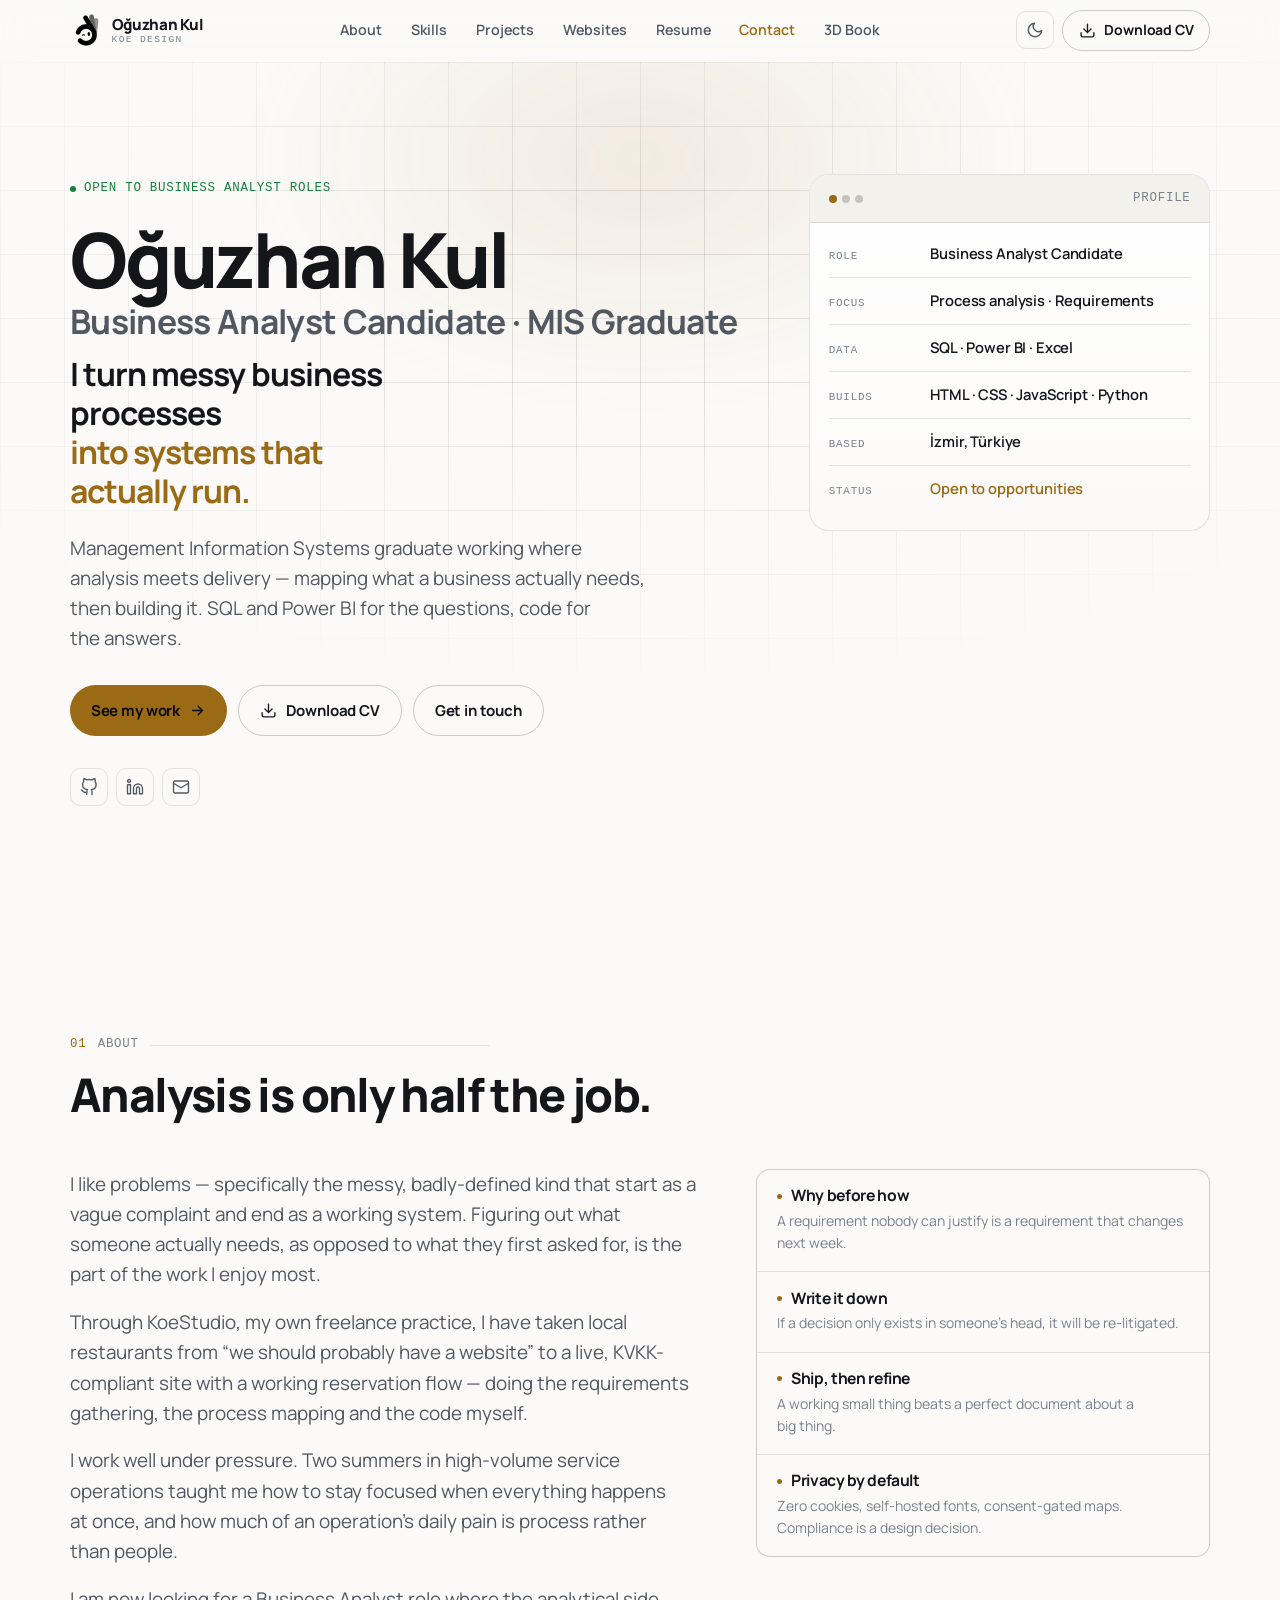
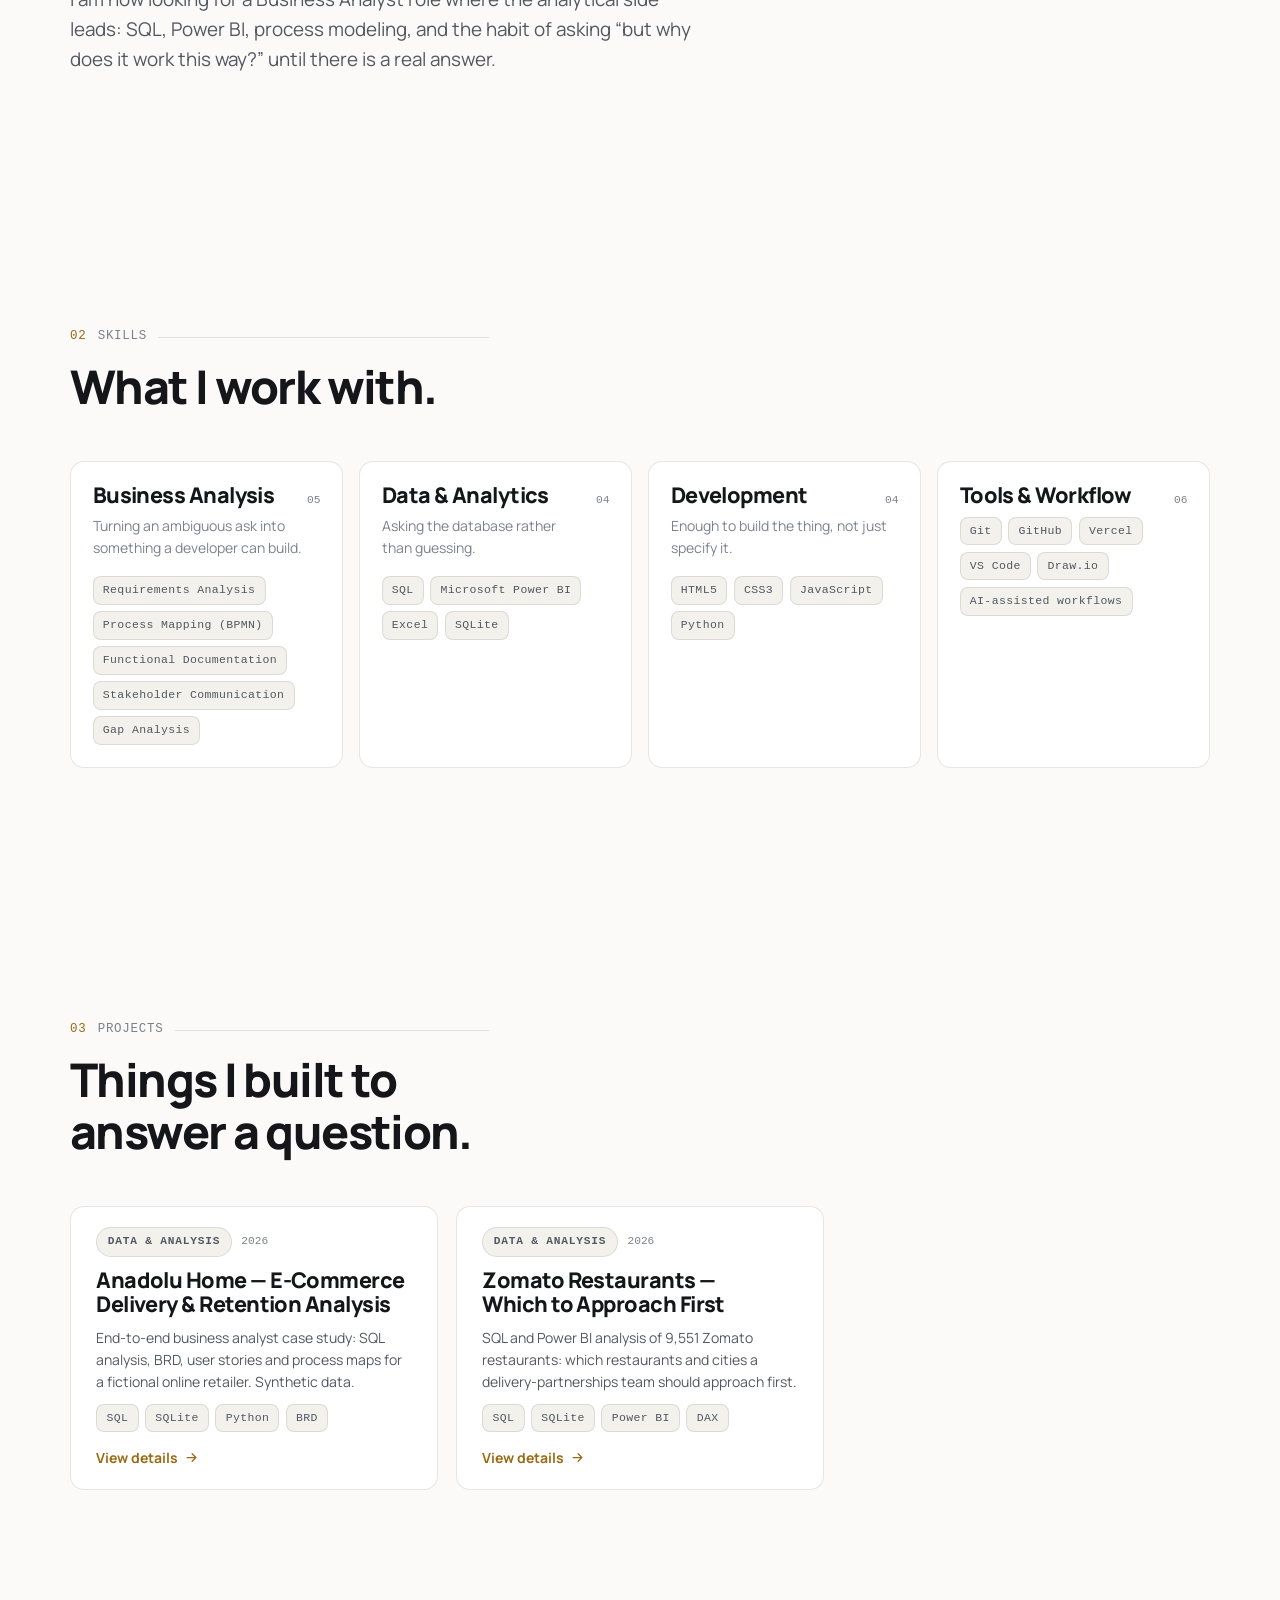
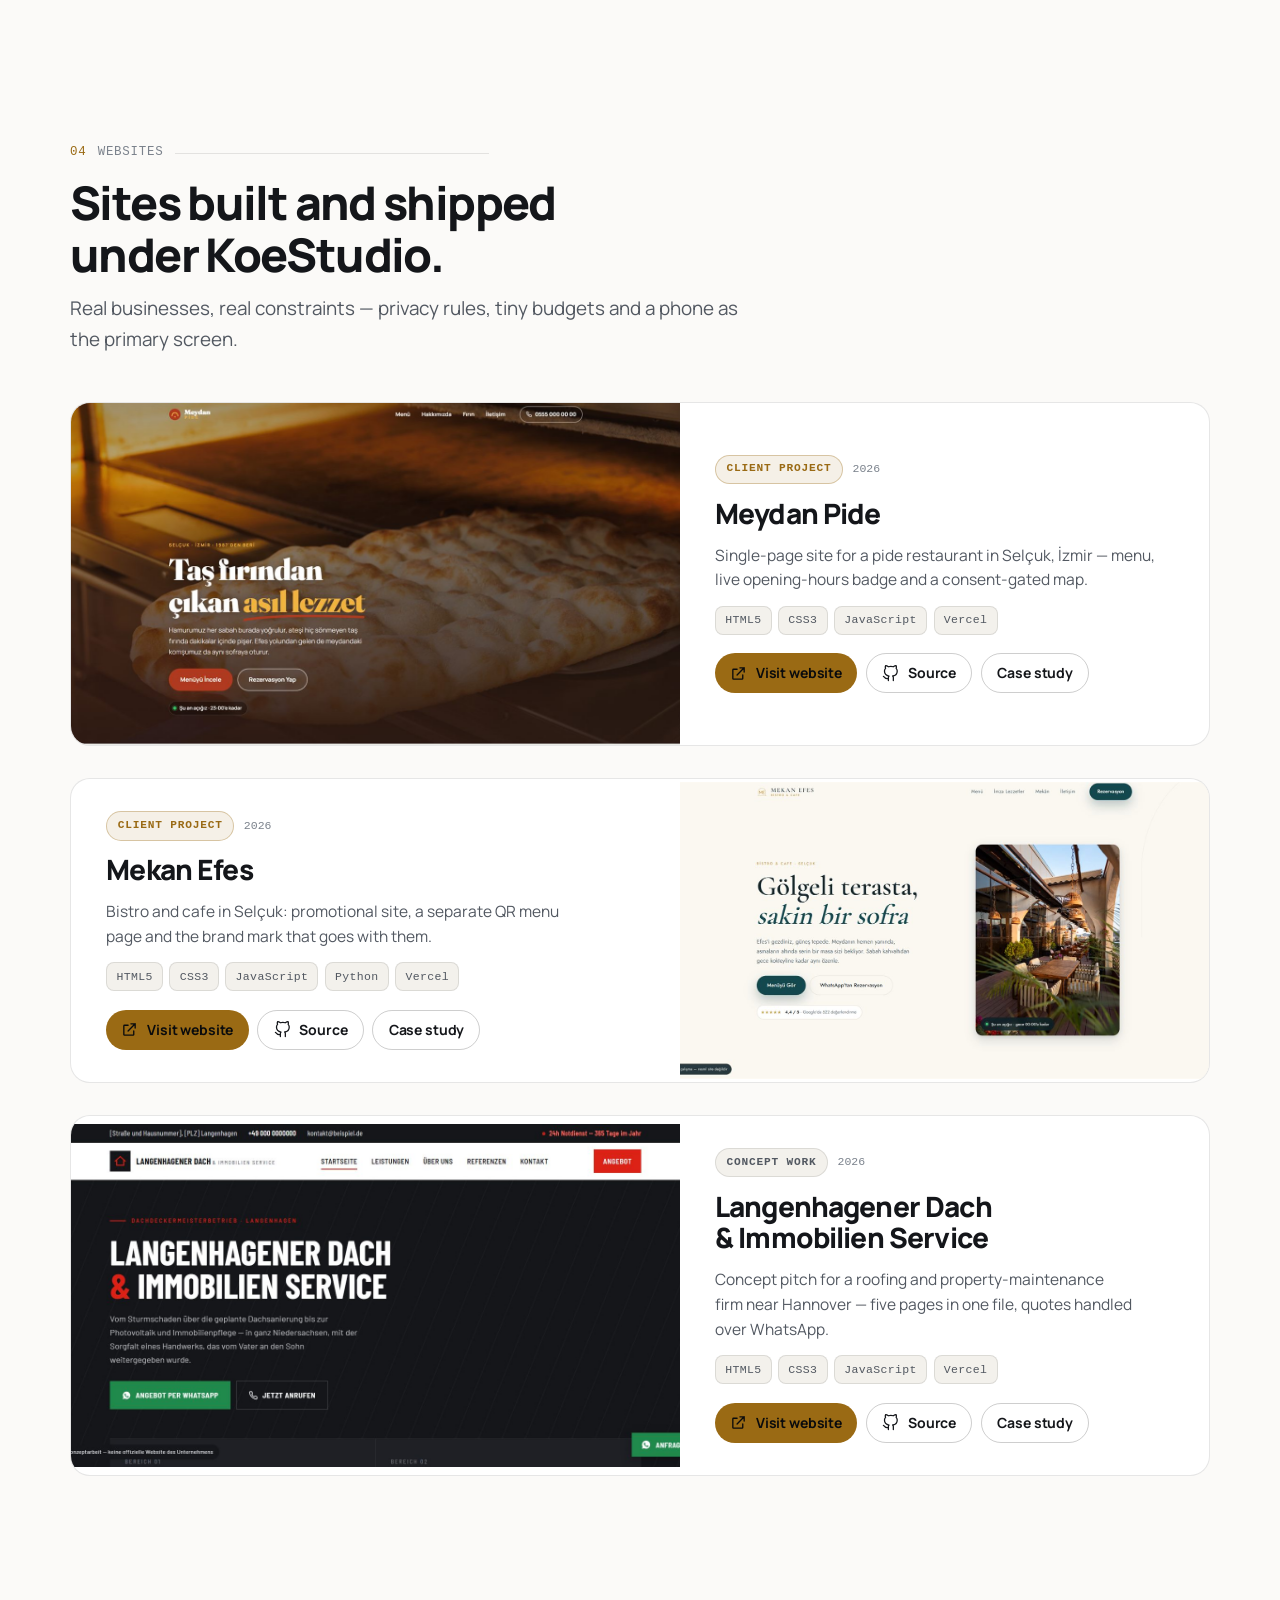
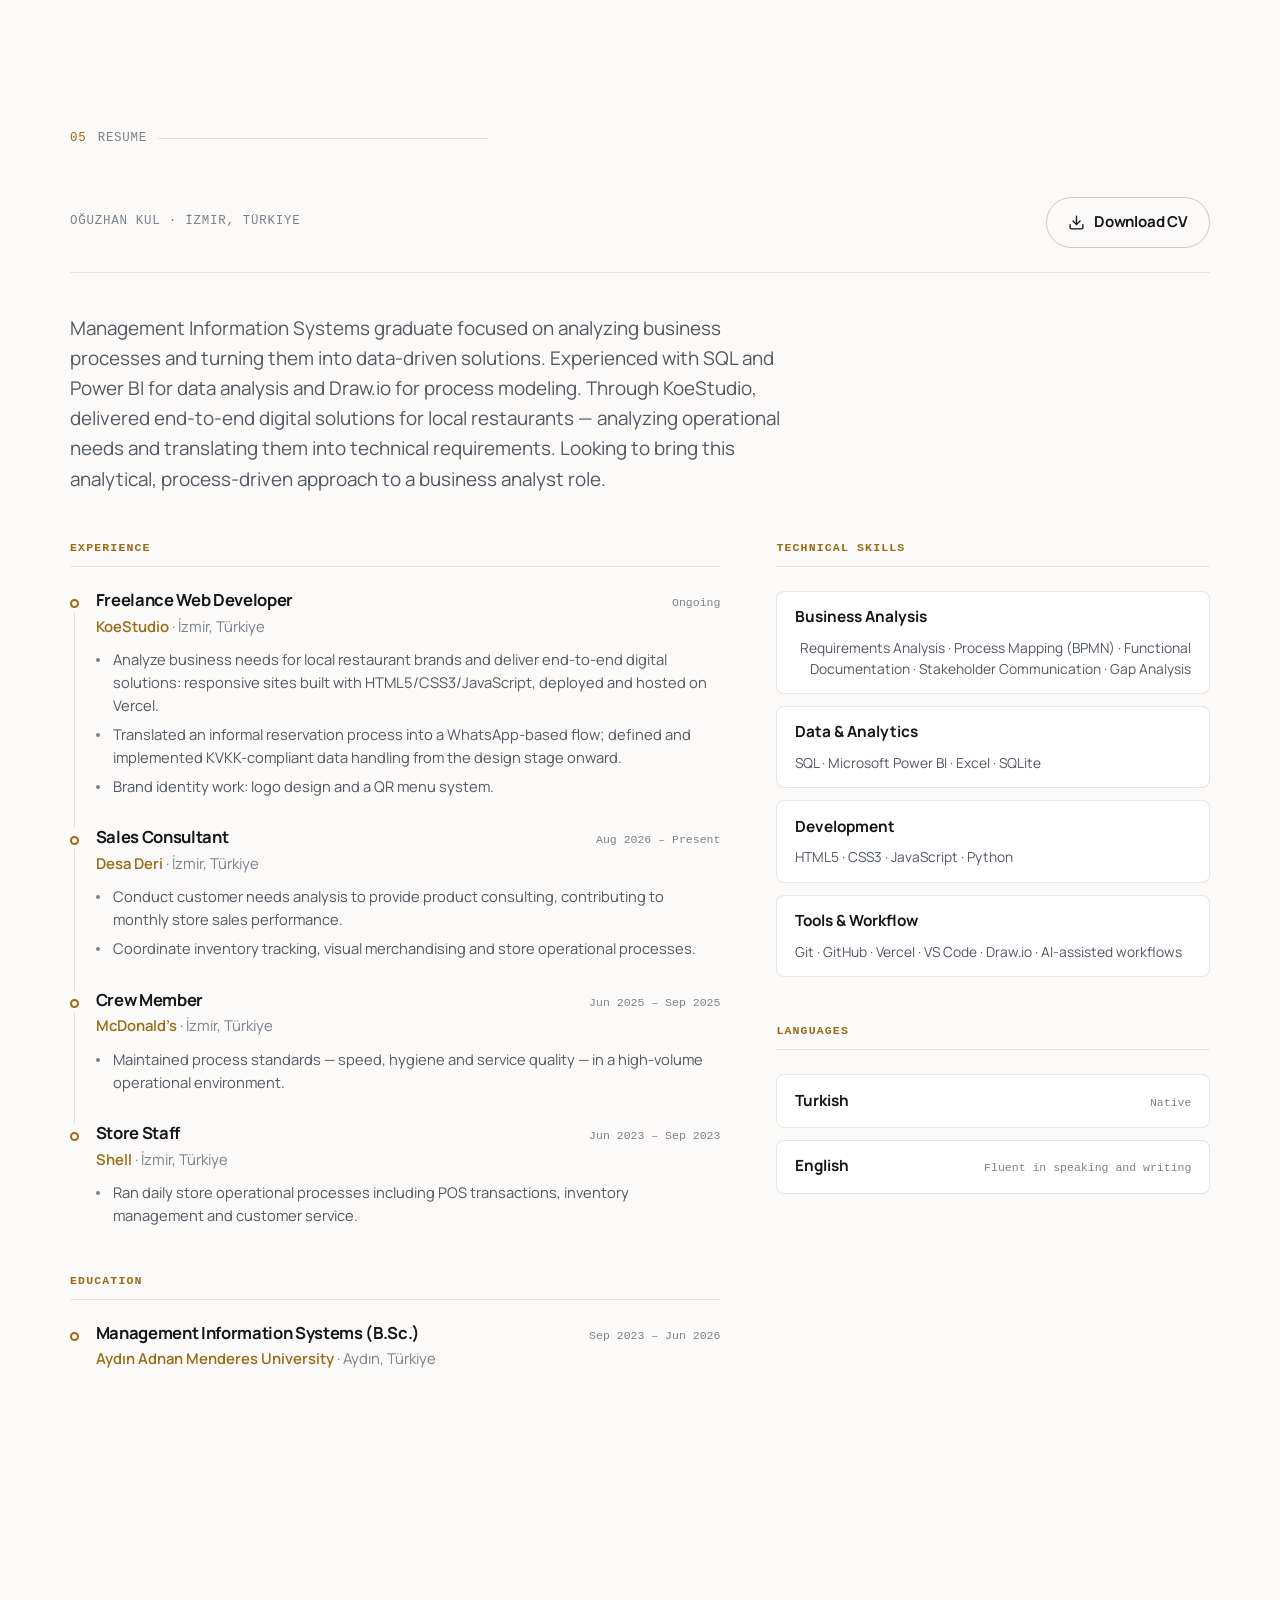
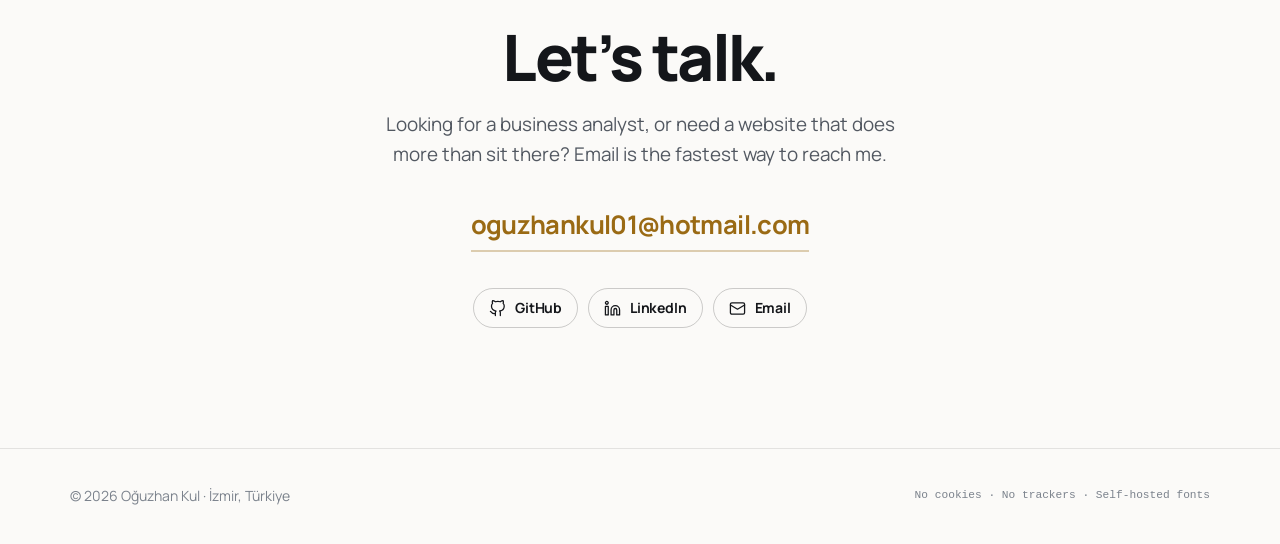
==== commit b352715b: "3D kitap portfolyo (/book/), menu linki ve iki BA projesi ekle Three.js ile ahsap masada kitap; sayf" ====
--- a/index.html
+++ b/index.html
@@ -10,9 +10,11 @@
 <meta name="theme-color" content="#0A0B0D" media="(prefers-color-scheme: dark)">
 <meta name="theme-color" content="#FBFAF8" media="(prefers-color-scheme: light)">
 
-<!-- DEĞİŞTİR: replace every oguzhankul.vercel.app with your real domain
-     once it is live — here, in robots.txt and in sitemap.xml. -->
-<link rel="canonical" href="https://oguzhankul.vercel.app/">
+<!-- If the domain ever changes, it appears here (canonical, og:url,
+     og:image, twitter:image, JSON-LD url), in js/data/profile.js,
+     robots.txt and sitemap.xml. Social crawlers need absolute URLs, so
+     a relative path is not an option. -->
+<link rel="canonical" href="https://koestudio.vercel.app/">
 
 <!-- Open Graph -->
 <meta property="og:type" content="profile">
@@ -20,13 +22,13 @@
 <meta property="og:site_name" content="Oğuzhan Kul">
 <meta property="og:title" content="Oğuzhan Kul — Business Analyst Candidate">
 <meta property="og:description" content="MIS graduate in İzmir. Business analysis, SQL and Power BI, plus the web development to build what the analysis calls for.">
-<meta property="og:url" content="https://oguzhankul.vercel.app/">
+<meta property="og:url" content="https://koestudio.vercel.app/">
 <meta property="profile:first_name" content="Oğuzhan">
 <meta property="profile:last_name" content="Kul">
 <!-- Cover image. Source: assets/img/og-cover.html (see the comment in it
      for how to re-render). Social crawlers need an absolute URL, so this
      is one more place the domain has to be corrected when the site is live. -->
-<meta property="og:image" content="https://oguzhankul.vercel.app/assets/img/og-cover.jpg">
+<meta property="og:image" content="https://koestudio.vercel.app/assets/img/og-cover.jpg">
 <meta property="og:image:type" content="image/jpeg">
 <meta property="og:image:width" content="1200">
 <meta property="og:image:height" content="630">
@@ -36,7 +38,7 @@
 <meta name="twitter:card" content="summary_large_image">
 <meta name="twitter:title" content="Oğuzhan Kul — Business Analyst Candidate">
 <meta name="twitter:description" content="MIS graduate in İzmir. Business analysis, SQL and Power BI, plus the web development to build what the analysis calls for.">
-<meta name="twitter:image" content="https://oguzhankul.vercel.app/assets/img/og-cover.jpg">
+<meta name="twitter:image" content="https://koestudio.vercel.app/assets/img/og-cover.jpg">
 
 <link rel="icon" href="assets/img/logo-dark.png" type="image/png" sizes="256x256">
 <link rel="apple-touch-icon" href="assets/img/logo-dark.png">
@@ -60,7 +62,7 @@
   "name": "Oğuzhan Kul",
   "jobTitle": "Business Analyst Candidate",
   "description": "Management Information Systems graduate focused on analyzing business processes and turning them into data-driven solutions.",
-  "url": "https://oguzhankul.vercel.app/",
+  "url": "https://koestudio.vercel.app/",
   "email": "mailto:oguzhankul01@hotmail.com",
   "address": {
     "@type": "PostalAddress",
@@ -141,6 +143,7 @@
         <li><a class="nav__link" href="#websites">Websites</a></li>
         <li><a class="nav__link" href="#resume">Resume</a></li>
         <li><a class="nav__link" href="#contact">Contact</a></li>
+        <li><a class="nav__link" href="book/">3D Book</a></li>
       </ul>
     </nav>
 
